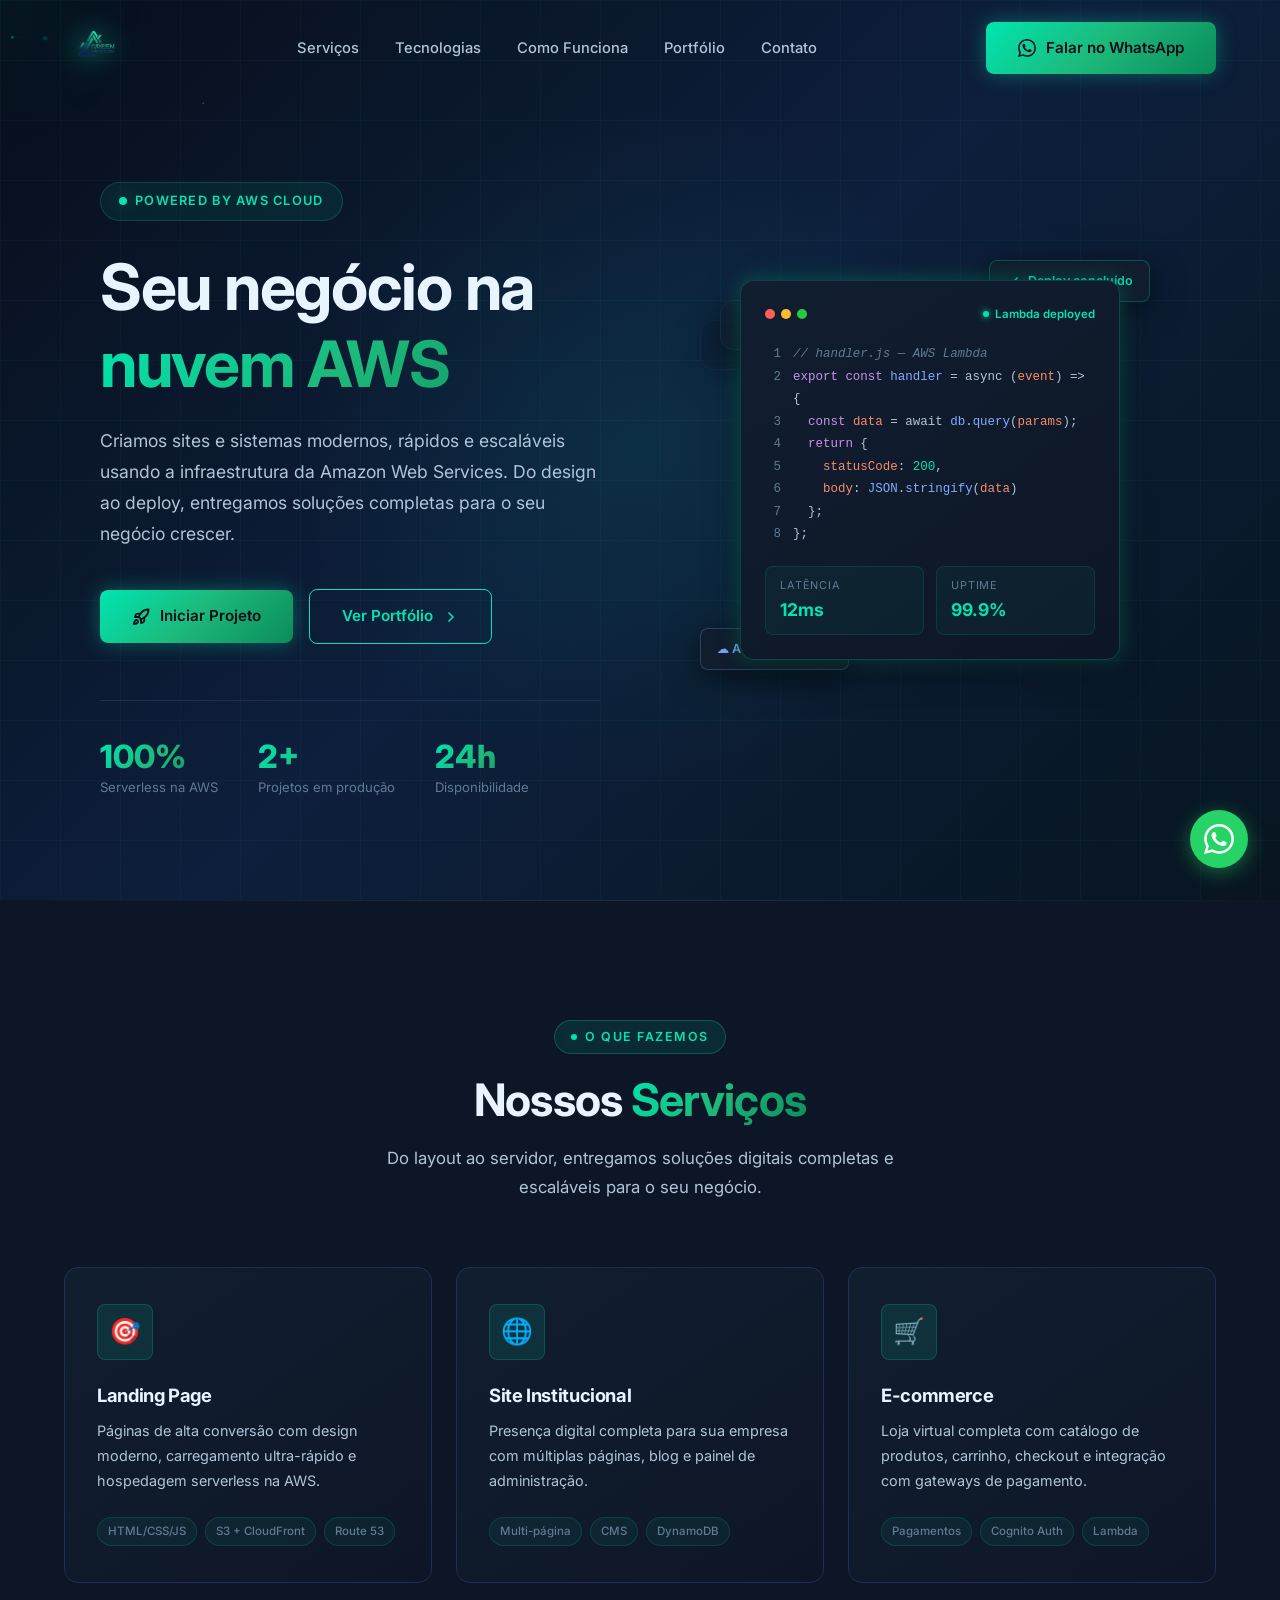
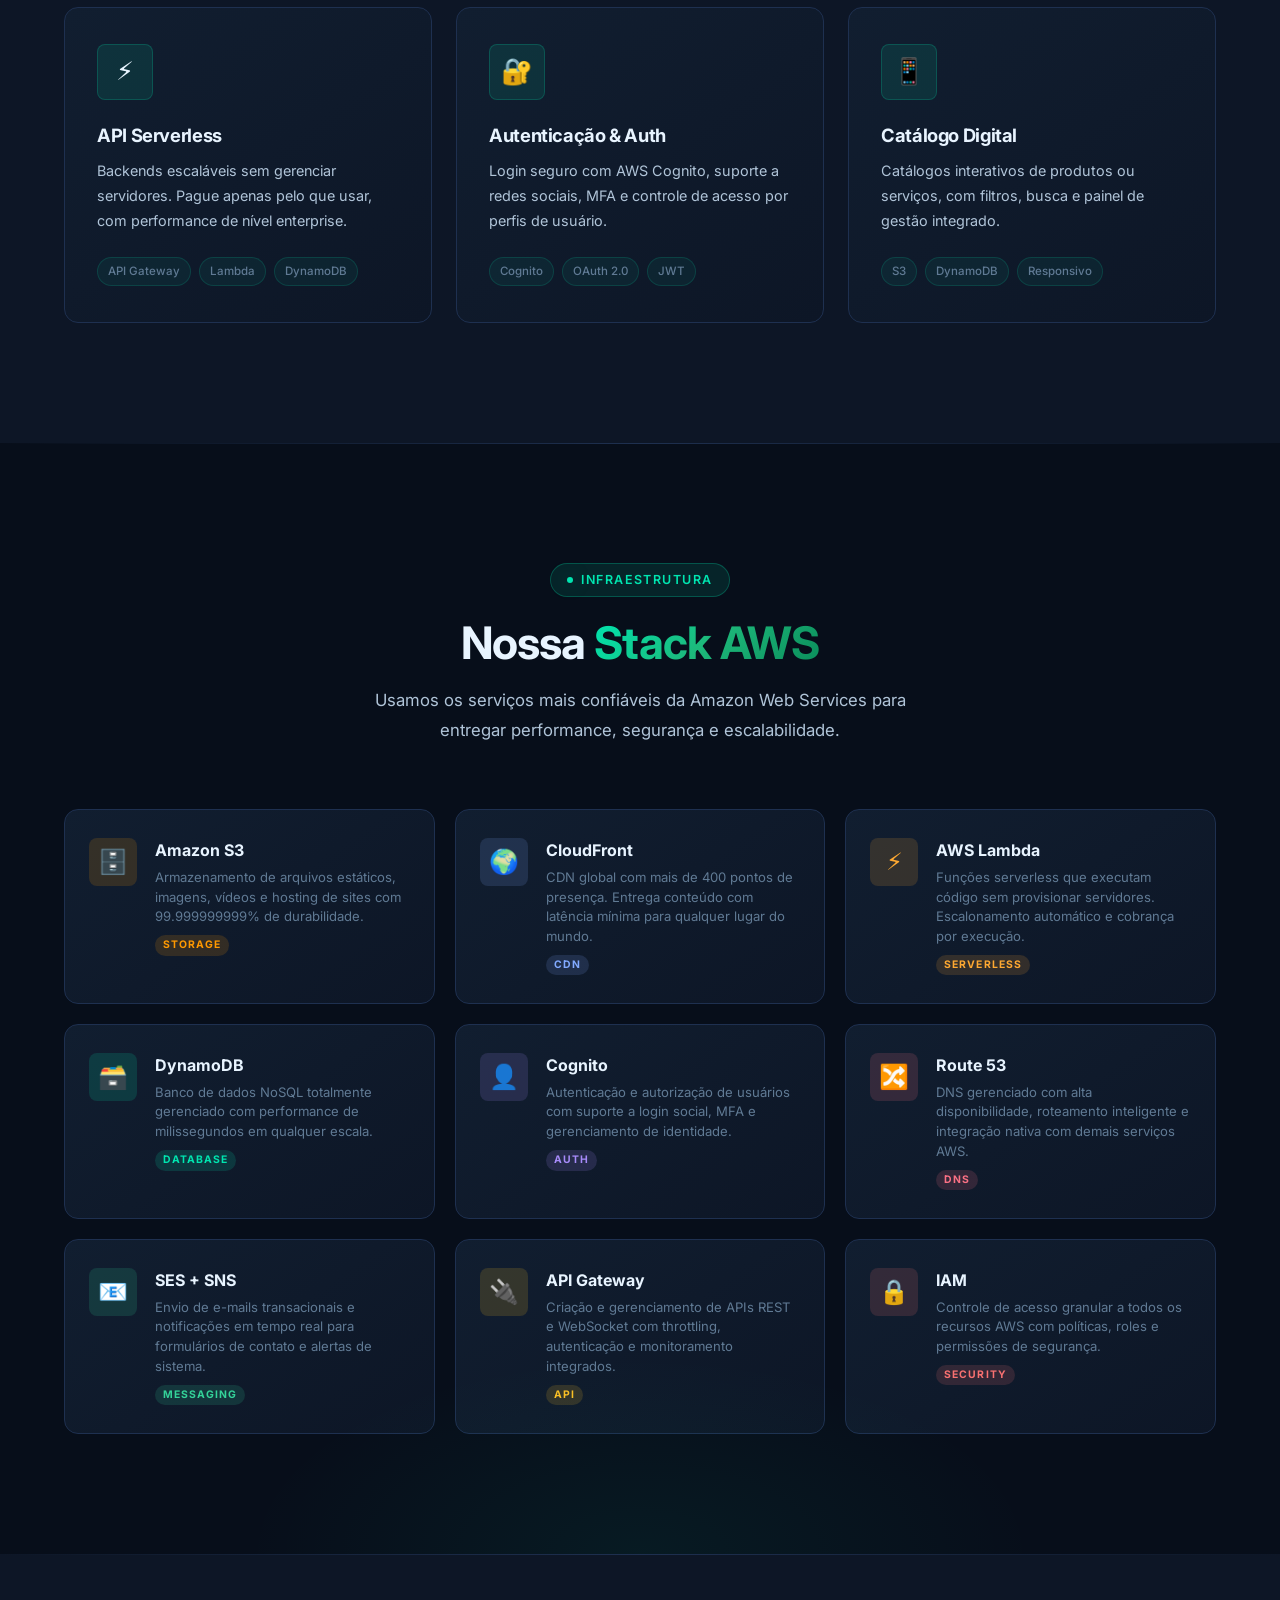
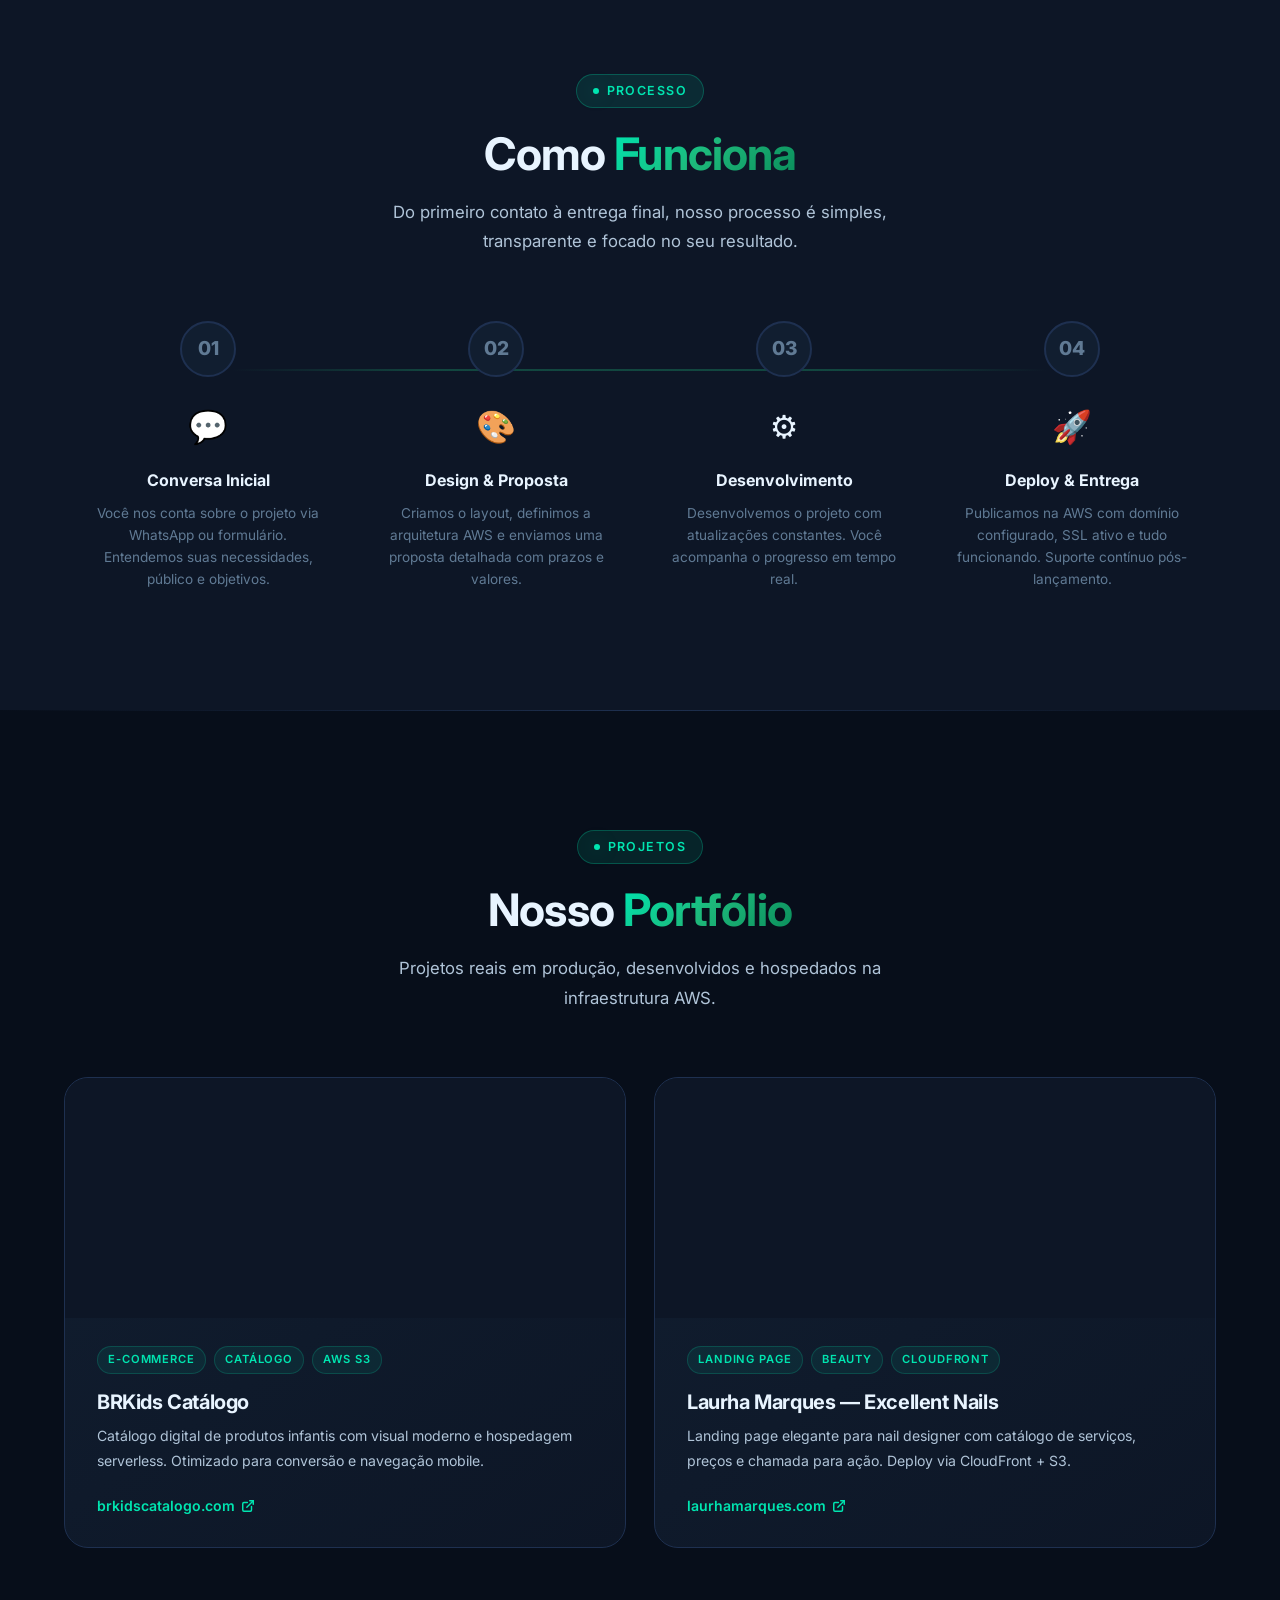
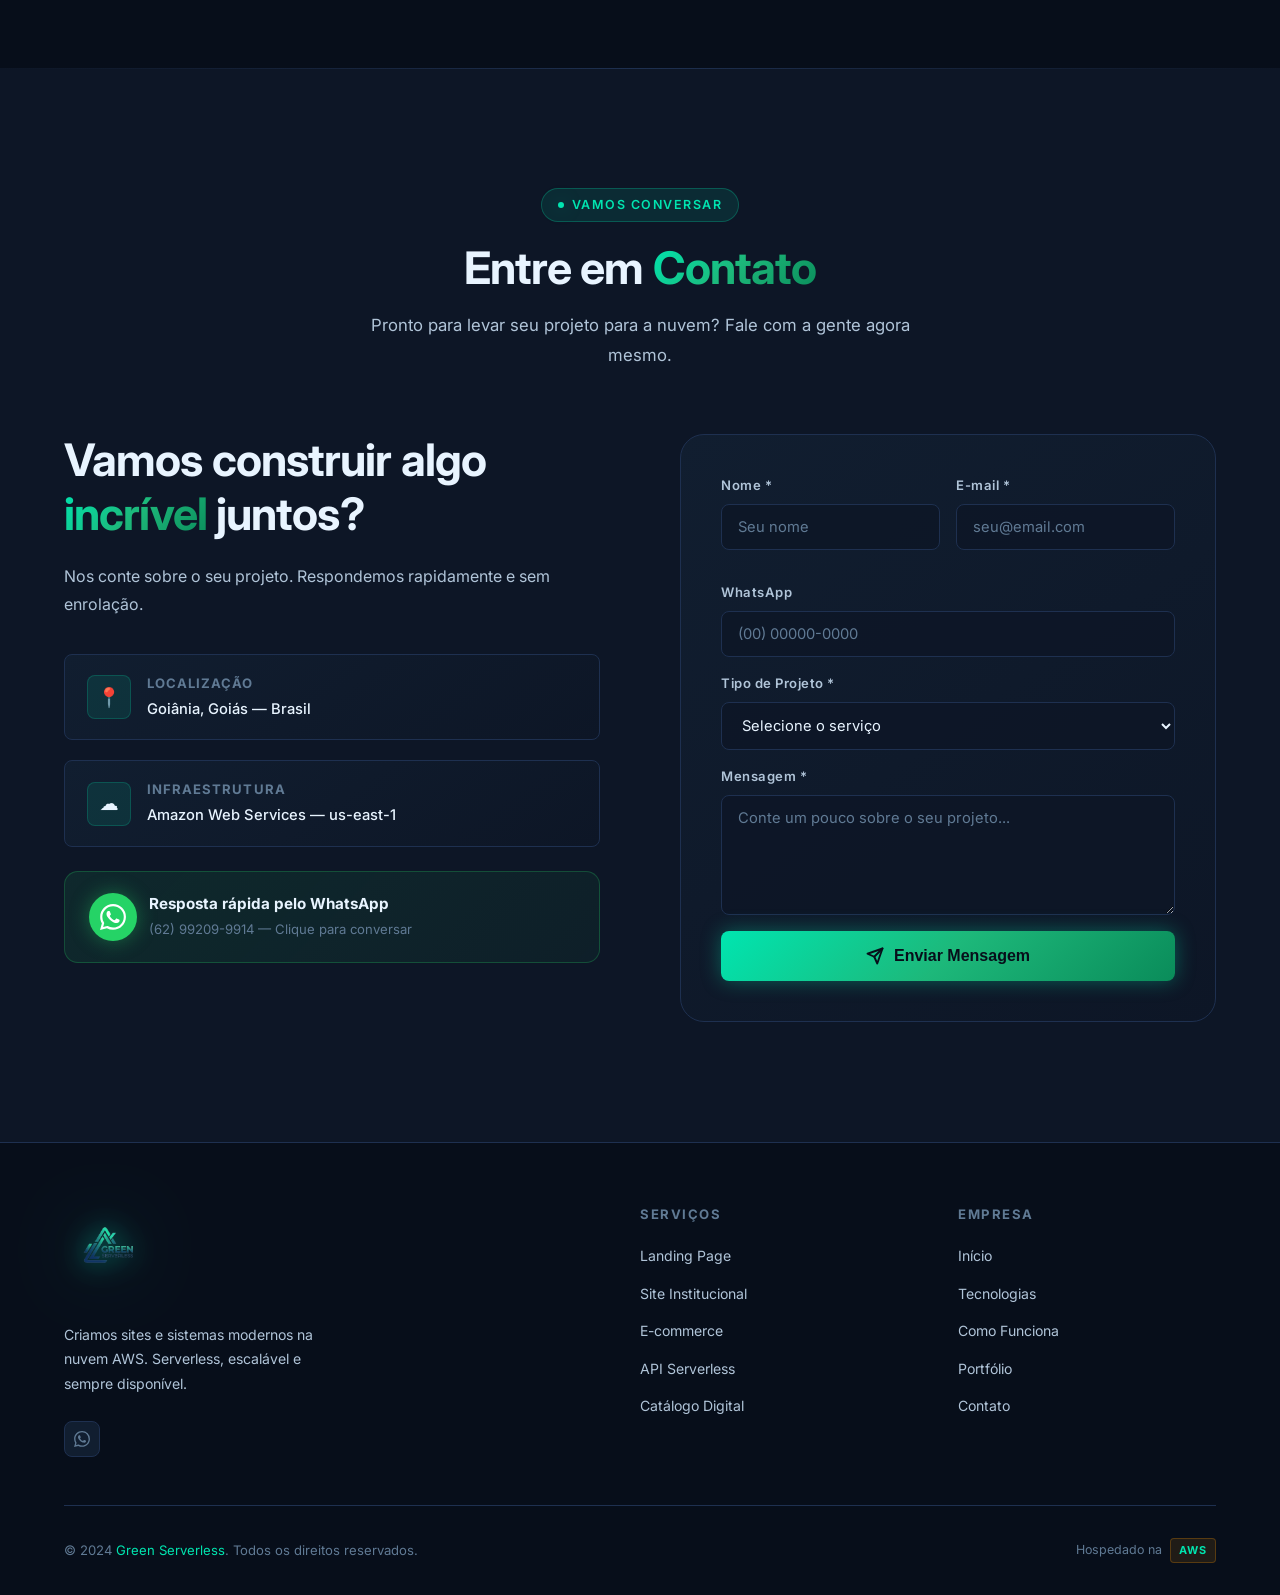
==== index.html @ 35e5f8fb "inicial" ====
<!DOCTYPE html>
<html lang="pt-BR">
<head>
  <meta charset="UTF-8" />
  <meta name="viewport" content="width=device-width, initial-scale=1.0" />
  <meta name="description" content="Green Serverless — Criamos sites e sistemas modernos na nuvem AWS. Landing pages, e-commerce, APIs serverless com S3, Lambda, DynamoDB, CloudFront e mais." />
  <meta name="keywords" content="criação de sites, desenvolvimento web, AWS, serverless, lambda, s3, dynamodb, cloudfront, goiânia" />
  <meta name="author" content="Green Serverless" />

  <!-- Open Graph -->
  <meta property="og:title" content="Green Serverless — Sites e Sistemas na Nuvem AWS" />
  <meta property="og:description" content="Desenvolvemos sites e sistemas modernos, rápidos e escaláveis usando a infraestrutura AWS." />
  <meta property="og:image" content="logo.png" />
  <meta property="og:url" content="https://greenserverless.com" />
  <meta property="og:type" content="website" />

  <title>Green Serverless — Sites e Sistemas na Nuvem AWS</title>

  <!-- Google Fonts -->
  <link rel="preconnect" href="https://fonts.googleapis.com" />
  <link rel="preconnect" href="https://fonts.gstatic.com" crossorigin />
  <link href="https://fonts.googleapis.com/css2?family=Inter:wght@400;500;600;700;800&display=swap" rel="stylesheet" />

  <link rel="stylesheet" href="css/style.css" />
  <link rel="icon" type="image/png" href="logo.png" />
</head>
<body>

  <!-- ================================================
       NAVBAR
  ================================================ -->
  <nav class="navbar" id="navbar" role="navigation" aria-label="Navegação principal">
    <div class="container">
      <div class="nav-inner">

        <a href="#inicio" class="nav-logo" aria-label="Green Serverless — Início">
          <img src="logo.png" alt="Green Serverless Logo" />
        </a>

        <ul class="nav-links" id="nav-links" role="list">
          <li><a href="#servicos">Serviços</a></li>
          <li><a href="#tecnologias">Tecnologias</a></li>
          <li><a href="#como-funciona">Como Funciona</a></li>
          <li><a href="#portfolio">Portfólio</a></li>
          <li><a href="#contato">Contato</a></li>
        </ul>

        <div class="nav-cta">
          <a href="https://wa.me/5562992099914?text=Olá!%20Gostaria%20de%20saber%20mais%20sobre%20os%20serviços%20da%20Green%20Serverless."
             class="btn btn-primary"
             target="_blank"
             rel="noopener noreferrer"
             aria-label="Contato via WhatsApp">
            <!-- WhatsApp icon -->
            <svg width="18" height="18" viewBox="0 0 24 24" fill="currentColor" aria-hidden="true">
              <path d="M17.472 14.382c-.297-.149-1.758-.867-2.03-.967-.273-.099-.471-.148-.67.15-.197.297-.767.966-.94 1.164-.173.199-.347.223-.644.075-.297-.15-1.255-.463-2.39-1.475-.883-.788-1.48-1.761-1.653-2.059-.173-.297-.018-.458.13-.606.134-.133.298-.347.446-.52.149-.174.198-.298.298-.497.099-.198.05-.371-.025-.52-.075-.149-.669-1.612-.916-2.207-.242-.579-.487-.5-.669-.51-.173-.008-.371-.01-.57-.01-.198 0-.52.074-.792.372-.272.297-1.04 1.016-1.04 2.479 0 1.462 1.065 2.875 1.213 3.074.149.198 2.096 3.2 5.077 4.487.709.306 1.262.489 1.694.625.712.227 1.36.195 1.871.118.571-.085 1.758-.719 2.006-1.413.248-.694.248-1.289.173-1.413-.074-.124-.272-.198-.57-.347m-5.421 7.403h-.004a9.87 9.87 0 01-5.031-1.378l-.361-.214-3.741.982.998-3.648-.235-.374a9.86 9.86 0 01-1.51-5.26c.001-5.45 4.436-9.884 9.888-9.884 2.64 0 5.122 1.03 6.988 2.898a9.825 9.825 0 012.893 6.994c-.003 5.45-4.437 9.884-9.885 9.884m8.413-18.297A11.815 11.815 0 0012.05 0C5.495 0 .16 5.335.157 11.892c0 2.096.547 4.142 1.588 5.945L.057 24l6.305-1.654a11.882 11.882 0 005.683 1.448h.005c6.554 0 11.89-5.335 11.893-11.893a11.821 11.821 0 00-3.48-8.413z"/>
            </svg>
            Falar no WhatsApp
          </a>

          <button class="nav-toggle" id="nav-toggle" aria-label="Abrir menu" aria-expanded="false" aria-controls="nav-links">
            <span></span>
            <span></span>
            <span></span>
          </button>
        </div>

      </div>
    </div>
  </nav>

  <!-- ================================================
       HERO
  ================================================ -->
  <section class="hero" id="inicio" aria-label="Apresentação">
    <div class="hero-grid" aria-hidden="true"></div>
    <div class="hero-glow" aria-hidden="true"></div>
    <canvas id="particles-canvas" aria-hidden="true"></canvas>

    <div class="container">
      <div class="hero-content">

        <!-- Texto esquerda -->
        <div class="hero-text">
          <div class="hero-badge">
            <span class="hero-badge-dot" aria-hidden="true"></span>
            Powered by AWS Cloud
          </div>

          <h1 class="hero-title">
            Seu negócio na
            <span class="line-2">nuvem AWS</span>
          </h1>

          <p class="hero-description">
            Criamos sites e sistemas modernos, rápidos e escaláveis usando
            a infraestrutura da Amazon Web Services. Do design ao deploy,
            entregamos soluções completas para o seu negócio crescer.
          </p>

          <div class="hero-actions">
            <a href="#contato" class="btn btn-primary">
              <!-- Rocket icon -->
              <svg width="18" height="18" viewBox="0 0 24 24" fill="none" stroke="currentColor" stroke-width="2.5" stroke-linecap="round" stroke-linejoin="round" aria-hidden="true">
                <path d="M4.5 16.5c-1.5 1.26-2 5-2 5s3.74-.5 5-2c.71-.84.7-2.13-.09-2.91a2.18 2.18 0 0 0-2.91-.09z"/>
                <path d="m12 15-3-3a22 22 0 0 1 2-3.95A12.88 12.88 0 0 1 22 2c0 2.72-.78 7.5-6 11a22.35 22.35 0 0 1-4 2z"/>
                <path d="M9 12H4s.55-3.03 2-4c1.62-1.08 5 0 5 0"/>
                <path d="M12 15v5s3.03-.55 4-2c1.08-1.62 0-5 0-5"/>
              </svg>
              Iniciar Projeto
            </a>
            <a href="#portfolio" class="btn btn-outline">
              Ver Portfólio
              <svg width="16" height="16" viewBox="0 0 24 24" fill="none" stroke="currentColor" stroke-width="2.5" stroke-linecap="round" stroke-linejoin="round" aria-hidden="true">
                <path d="m9 18 6-6-6-6"/>
              </svg>
            </a>
          </div>

          <div class="hero-stats" role="list" aria-label="Estatísticas">
            <div class="stat-item" role="listitem">
              <div class="stat-number">100%</div>
              <div class="stat-label">Serverless na AWS</div>
            </div>
            <div class="stat-item" role="listitem">
              <div class="stat-number">2+</div>
              <div class="stat-label">Projetos em produção</div>
            </div>
            <div class="stat-item" role="listitem">
              <div class="stat-number">24h</div>
              <div class="stat-label">Disponibilidade</div>
            </div>
          </div>
        </div>

        <!-- Card visual direita -->
        <div class="hero-visual" aria-hidden="true">
          <div class="hero-card-stack">

            <!-- Cards atrás -->
            <div class="hero-card hero-card-back2"></div>
            <div class="hero-card hero-card-back1"></div>

            <!-- Card principal -->
            <div class="hero-card hero-card-main">
              <div class="card-header-row">
                <div class="card-dots">
                  <span></span><span></span><span></span>
                </div>
                <div class="card-status">
                  <span class="status-dot"></span>
                  Lambda deployed
                </div>
              </div>

              <div class="card-code">
                <div class="code-line">
                  <span class="code-num">1</span>
                  <span><span class="code-cmt">// handler.js — AWS Lambda</span></span>
                </div>
                <div class="code-line">
                  <span class="code-num">2</span>
                  <span><span class="code-kw">export const</span> <span class="code-fn">handler</span> <span class="code-sym">= async (</span><span class="code-var">event</span><span class="code-sym">) => {</span></span>
                </div>
                <div class="code-line">
                  <span class="code-num">3</span>
                  <span>&nbsp;&nbsp;<span class="code-kw">const</span> <span class="code-var">data</span> <span class="code-sym">= await</span> <span class="code-fn">db</span><span class="code-sym">.</span><span class="code-fn">query</span><span class="code-sym">(</span><span class="code-var">params</span><span class="code-sym">);</span></span>
                </div>
                <div class="code-line">
                  <span class="code-num">4</span>
                  <span>&nbsp;&nbsp;<span class="code-kw">return</span> <span class="code-sym">{</span></span>
                </div>
                <div class="code-line">
                  <span class="code-num">5</span>
                  <span>&nbsp;&nbsp;&nbsp;&nbsp;<span class="code-var">statusCode</span><span class="code-sym">:</span> <span class="code-str">200</span><span class="code-sym">,</span></span>
                </div>
                <div class="code-line">
                  <span class="code-num">6</span>
                  <span>&nbsp;&nbsp;&nbsp;&nbsp;<span class="code-var">body</span><span class="code-sym">:</span> <span class="code-fn">JSON</span><span class="code-sym">.</span><span class="code-fn">stringify</span><span class="code-sym">(</span><span class="code-var">data</span><span class="code-sym">)</span></span>
                </div>
                <div class="code-line">
                  <span class="code-num">7</span>
                  <span>&nbsp;&nbsp;<span class="code-sym">};</span></span>
                </div>
                <div class="code-line">
                  <span class="code-num">8</span>
                  <span><span class="code-sym">};</span></span>
                </div>
              </div>

              <div class="card-metrics">
                <div class="metric-box">
                  <div class="metric-label">Latência</div>
                  <div class="metric-val">12ms</div>
                </div>
                <div class="metric-box">
                  <div class="metric-label">Uptime</div>
                  <div class="metric-val">99.9%</div>
                </div>
              </div>
            </div>

            <!-- Floating badges -->
            <div class="hero-float f1">
              <svg width="14" height="14" viewBox="0 0 24 24" fill="none" stroke="currentColor" stroke-width="2.5" aria-hidden="true">
                <polyline points="20 6 9 17 4 12"/>
              </svg>
              Deploy concluído
            </div>
            <div class="hero-float f2">
              ☁️ AWS CloudFront
            </div>

          </div>
        </div>

      </div>
    </div>
  </section>

  <!-- ================================================
       SERVIÇOS
  ================================================ -->
  <section class="services" id="servicos" aria-labelledby="services-title">
    <div class="container">

      <div class="section-header">
        <div class="section-tag">O que fazemos</div>
        <h2 id="services-title">Nossos <span>Serviços</span></h2>
        <p>Do layout ao servidor, entregamos soluções digitais completas e escaláveis para o seu negócio.</p>
      </div>

      <div class="services-grid">

        <!-- Landing Page -->
        <article class="service-card reveal delay-1">
          <div class="service-icon" aria-hidden="true">🎯</div>
          <h3>Landing Page</h3>
          <p>Páginas de alta conversão com design moderno, carregamento ultra-rápido e hospedagem serverless na AWS.</p>
          <div class="service-tags">
            <span class="service-tag">HTML/CSS/JS</span>
            <span class="service-tag">S3 + CloudFront</span>
            <span class="service-tag">Route 53</span>
          </div>
        </article>

        <!-- Site Institucional -->
        <article class="service-card reveal delay-2">
          <div class="service-icon" aria-hidden="true">🌐</div>
          <h3>Site Institucional</h3>
          <p>Presença digital completa para sua empresa com múltiplas páginas, blog e painel de administração.</p>
          <div class="service-tags">
            <span class="service-tag">Multi-página</span>
            <span class="service-tag">CMS</span>
            <span class="service-tag">DynamoDB</span>
          </div>
        </article>

        <!-- E-commerce -->
        <article class="service-card reveal delay-3">
          <div class="service-icon" aria-hidden="true">🛒</div>
          <h3>E-commerce</h3>
          <p>Loja virtual completa com catálogo de produtos, carrinho, checkout e integração com gateways de pagamento.</p>
          <div class="service-tags">
            <span class="service-tag">Pagamentos</span>
            <span class="service-tag">Cognito Auth</span>
            <span class="service-tag">Lambda</span>
          </div>
        </article>

        <!-- API Serverless -->
        <article class="service-card reveal delay-4">
          <div class="service-icon" aria-hidden="true">⚡</div>
          <h3>API Serverless</h3>
          <p>Backends escaláveis sem gerenciar servidores. Pague apenas pelo que usar, com performance de nível enterprise.</p>
          <div class="service-tags">
            <span class="service-tag">API Gateway</span>
            <span class="service-tag">Lambda</span>
            <span class="service-tag">DynamoDB</span>
          </div>
        </article>

        <!-- Autenticação -->
        <article class="service-card reveal delay-1">
          <div class="service-icon" aria-hidden="true">🔐</div>
          <h3>Autenticação & Auth</h3>
          <p>Login seguro com AWS Cognito, suporte a redes sociais, MFA e controle de acesso por perfis de usuário.</p>
          <div class="service-tags">
            <span class="service-tag">Cognito</span>
            <span class="service-tag">OAuth 2.0</span>
            <span class="service-tag">JWT</span>
          </div>
        </article>

        <!-- Catálogo Digital -->
        <article class="service-card reveal delay-2">
          <div class="service-icon" aria-hidden="true">📱</div>
          <h3>Catálogo Digital</h3>
          <p>Catálogos interativos de produtos ou serviços, com filtros, busca e painel de gestão integrado.</p>
          <div class="service-tags">
            <span class="service-tag">S3</span>
            <span class="service-tag">DynamoDB</span>
            <span class="service-tag">Responsivo</span>
          </div>
        </article>

      </div>
    </div>
  </section>

  <!-- ================================================
       STACK AWS
  ================================================ -->
  <section class="aws-stack" id="tecnologias" aria-labelledby="aws-title">
    <div class="container">

      <div class="section-header">
        <div class="section-tag">Infraestrutura</div>
        <h2 id="aws-title">Nossa <span>Stack AWS</span></h2>
        <p>Usamos os serviços mais confiáveis da Amazon Web Services para entregar performance, segurança e escalabilidade.</p>
      </div>

      <div class="aws-grid">

        <div class="aws-card reveal delay-1">
          <div class="aws-icon aws-s3" aria-hidden="true">🗄️</div>
          <div class="aws-info">
            <div class="aws-service-name">Amazon S3</div>
            <div class="aws-service-desc">Armazenamento de arquivos estáticos, imagens, vídeos e hosting de sites com 99.999999999% de durabilidade.</div>
            <span class="aws-badge aws-s3">Storage</span>
          </div>
        </div>

        <div class="aws-card reveal delay-2">
          <div class="aws-icon aws-cf" aria-hidden="true">🌍</div>
          <div class="aws-info">
            <div class="aws-service-name">CloudFront</div>
            <div class="aws-service-desc">CDN global com mais de 400 pontos de presença. Entrega conteúdo com latência mínima para qualquer lugar do mundo.</div>
            <span class="aws-badge aws-cf">CDN</span>
          </div>
        </div>

        <div class="aws-card reveal delay-3">
          <div class="aws-icon aws-lambda" aria-hidden="true">⚡</div>
          <div class="aws-info">
            <div class="aws-service-name">AWS Lambda</div>
            <div class="aws-service-desc">Funções serverless que executam código sem provisionar servidores. Escalonamento automático e cobrança por execução.</div>
            <span class="aws-badge aws-lambda">Serverless</span>
          </div>
        </div>

        <div class="aws-card reveal delay-1">
          <div class="aws-icon aws-dynamo" aria-hidden="true">🗃️</div>
          <div class="aws-info">
            <div class="aws-service-name">DynamoDB</div>
            <div class="aws-service-desc">Banco de dados NoSQL totalmente gerenciado com performance de milissegundos em qualquer escala.</div>
            <span class="aws-badge aws-dynamo">Database</span>
          </div>
        </div>

        <div class="aws-card reveal delay-2">
          <div class="aws-icon aws-cognito" aria-hidden="true">👤</div>
          <div class="aws-info">
            <div class="aws-service-name">Cognito</div>
            <div class="aws-service-desc">Autenticação e autorização de usuários com suporte a login social, MFA e gerenciamento de identidade.</div>
            <span class="aws-badge aws-cognito">Auth</span>
          </div>
        </div>

        <div class="aws-card reveal delay-3">
          <div class="aws-icon aws-route53" aria-hidden="true">🔀</div>
          <div class="aws-info">
            <div class="aws-service-name">Route 53</div>
            <div class="aws-service-desc">DNS gerenciado com alta disponibilidade, roteamento inteligente e integração nativa com demais serviços AWS.</div>
            <span class="aws-badge aws-route53">DNS</span>
          </div>
        </div>

        <div class="aws-card reveal delay-1">
          <div class="aws-icon aws-ses" aria-hidden="true">📧</div>
          <div class="aws-info">
            <div class="aws-service-name">SES + SNS</div>
            <div class="aws-service-desc">Envio de e-mails transacionais e notificações em tempo real para formulários de contato e alertas de sistema.</div>
            <span class="aws-badge aws-ses">Messaging</span>
          </div>
        </div>

        <div class="aws-card reveal delay-2">
          <div class="aws-icon aws-api" aria-hidden="true">🔌</div>
          <div class="aws-info">
            <div class="aws-service-name">API Gateway</div>
            <div class="aws-service-desc">Criação e gerenciamento de APIs REST e WebSocket com throttling, autenticação e monitoramento integrados.</div>
            <span class="aws-badge aws-api">API</span>
          </div>
        </div>

        <div class="aws-card reveal delay-3">
          <div class="aws-icon aws-iam" aria-hidden="true">🔒</div>
          <div class="aws-info">
            <div class="aws-service-name">IAM</div>
            <div class="aws-service-desc">Controle de acesso granular a todos os recursos AWS com políticas, roles e permissões de segurança.</div>
            <span class="aws-badge aws-iam">Security</span>
          </div>
        </div>

      </div>
    </div>
  </section>

  <!-- ================================================
       COMO FUNCIONA
  ================================================ -->
  <section class="how-it-works" id="como-funciona" aria-labelledby="how-title">
    <div class="container">

      <div class="section-header">
        <div class="section-tag">Processo</div>
        <h2 id="how-title">Como <span>Funciona</span></h2>
        <p>Do primeiro contato à entrega final, nosso processo é simples, transparente e focado no seu resultado.</p>
      </div>

      <div class="steps-grid" role="list" aria-label="Etapas do processo">

        <div class="step-item reveal delay-1" role="listitem">
          <div class="step-number" aria-hidden="true">01</div>
          <div class="step-icon" aria-hidden="true">💬</div>
          <div class="step-title">Conversa Inicial</div>
          <p class="step-desc">Você nos conta sobre o projeto via WhatsApp ou formulário. Entendemos suas necessidades, público e objetivos.</p>
        </div>

        <div class="step-item reveal delay-2" role="listitem">
          <div class="step-number" aria-hidden="true">02</div>
          <div class="step-icon" aria-hidden="true">🎨</div>
          <div class="step-title">Design & Proposta</div>
          <p class="step-desc">Criamos o layout, definimos a arquitetura AWS e enviamos uma proposta detalhada com prazos e valores.</p>
        </div>

        <div class="step-item reveal delay-3" role="listitem">
          <div class="step-number" aria-hidden="true">03</div>
          <div class="step-icon" aria-hidden="true">⚙️</div>
          <div class="step-title">Desenvolvimento</div>
          <p class="step-desc">Desenvolvemos o projeto com atualizações constantes. Você acompanha o progresso em tempo real.</p>
        </div>

        <div class="step-item reveal delay-4" role="listitem">
          <div class="step-number" aria-hidden="true">04</div>
          <div class="step-icon" aria-hidden="true">🚀</div>
          <div class="step-title">Deploy & Entrega</div>
          <p class="step-desc">Publicamos na AWS com domínio configurado, SSL ativo e tudo funcionando. Suporte contínuo pós-lançamento.</p>
        </div>

      </div>
    </div>
  </section>

  <!-- ================================================
       PORTFÓLIO
  ================================================ -->
  <section class="portfolio" id="portfolio" aria-labelledby="portfolio-title">
    <div class="container">

      <div class="section-header">
        <div class="section-tag">Projetos</div>
        <h2 id="portfolio-title">Nosso <span>Portfólio</span></h2>
        <p>Projetos reais em produção, desenvolvidos e hospedados na infraestrutura AWS.</p>
      </div>

      <div class="portfolio-grid">

        <!-- BRKids -->
        <article class="portfolio-card reveal reveal-left">
          <div class="portfolio-preview">
            <iframe src="https://brkidscatalogo.com/"
                    title="Preview do site BRKids Catálogo"
                    loading="lazy"
                    sandbox="allow-same-origin"
                    tabindex="-1"
                    aria-hidden="true">
            </iframe>
            <div class="portfolio-overlay">
              <a href="https://brkidscatalogo.com/"
                 target="_blank"
                 rel="noopener noreferrer"
                 class="btn btn-primary">
                Ver Site
                <svg width="14" height="14" viewBox="0 0 24 24" fill="none" stroke="currentColor" stroke-width="2.5" stroke-linecap="round" stroke-linejoin="round" aria-hidden="true">
                  <path d="M18 13v6a2 2 0 0 1-2 2H5a2 2 0 0 1-2-2V8a2 2 0 0 1 2-2h6"/>
                  <polyline points="15 3 21 3 21 9"/>
                  <line x1="10" y1="14" x2="21" y2="3"/>
                </svg>
              </a>
            </div>
          </div>
          <div class="portfolio-info">
            <div class="portfolio-tags">
              <span class="portfolio-tag">E-commerce</span>
              <span class="portfolio-tag">Catálogo</span>
              <span class="portfolio-tag">AWS S3</span>
            </div>
            <h3>BRKids Catálogo</h3>
            <p>Catálogo digital de produtos infantis com visual moderno e hospedagem serverless. Otimizado para conversão e navegação mobile.</p>
            <a href="https://brkidscatalogo.com/" target="_blank" rel="noopener noreferrer" class="portfolio-link">
              brkidscatalogo.com
              <svg width="14" height="14" viewBox="0 0 24 24" fill="none" stroke="currentColor" stroke-width="2.5" stroke-linecap="round" stroke-linejoin="round" aria-hidden="true">
                <path d="M18 13v6a2 2 0 0 1-2 2H5a2 2 0 0 1-2-2V8a2 2 0 0 1 2-2h6"/>
                <polyline points="15 3 21 3 21 9"/>
                <line x1="10" y1="14" x2="21" y2="3"/>
              </svg>
            </a>
          </div>
        </article>

        <!-- Laurha Marques -->
        <article class="portfolio-card reveal reveal-right">
          <div class="portfolio-preview">
            <iframe src="https://laurhamarques.com/"
                    title="Preview do site Laurha Marques Nail Studio"
                    loading="lazy"
                    sandbox="allow-same-origin"
                    tabindex="-1"
                    aria-hidden="true">
            </iframe>
            <div class="portfolio-overlay">
              <a href="https://laurhamarques.com/"
                 target="_blank"
                 rel="noopener noreferrer"
                 class="btn btn-primary">
                Ver Site
                <svg width="14" height="14" viewBox="0 0 24 24" fill="none" stroke="currentColor" stroke-width="2.5" stroke-linecap="round" stroke-linejoin="round" aria-hidden="true">
                  <path d="M18 13v6a2 2 0 0 1-2 2H5a2 2 0 0 1-2-2V8a2 2 0 0 1 2-2h6"/>
                  <polyline points="15 3 21 3 21 9"/>
                  <line x1="10" y1="14" x2="21" y2="3"/>
                </svg>
              </a>
            </div>
          </div>
          <div class="portfolio-info">
            <div class="portfolio-tags">
              <span class="portfolio-tag">Landing Page</span>
              <span class="portfolio-tag">Beauty</span>
              <span class="portfolio-tag">CloudFront</span>
            </div>
            <h3>Laurha Marques — Excellent Nails</h3>
            <p>Landing page elegante para nail designer com catálogo de serviços, preços e chamada para ação. Deploy via CloudFront + S3.</p>
            <a href="https://laurhamarques.com/" target="_blank" rel="noopener noreferrer" class="portfolio-link">
              laurhamarques.com
              <svg width="14" height="14" viewBox="0 0 24 24" fill="none" stroke="currentColor" stroke-width="2.5" stroke-linecap="round" stroke-linejoin="round" aria-hidden="true">
                <path d="M18 13v6a2 2 0 0 1-2 2H5a2 2 0 0 1-2-2V8a2 2 0 0 1 2-2h6"/>
                <polyline points="15 3 21 3 21 9"/>
                <line x1="10" y1="14" x2="21" y2="3"/>
              </svg>
            </a>
          </div>
        </article>

      </div>
    </div>
  </section>

  <!-- ================================================
       CONTATO
  ================================================ -->
  <section class="contact" id="contato" aria-labelledby="contact-title">
    <div class="container">

      <div class="section-header">
        <div class="section-tag">Vamos conversar</div>
        <h2 id="contact-title">Entre em <span>Contato</span></h2>
        <p>Pronto para levar seu projeto para a nuvem? Fale com a gente agora mesmo.</p>
      </div>

      <div class="contact-wrapper">

        <!-- Info esquerda -->
        <div class="contact-info reveal reveal-left">
          <h2>Vamos construir algo <span class="gradient-text">incrível</span> juntos?</h2>
          <p>Nos conte sobre o seu projeto. Respondemos rapidamente e sem enrolação.</p>

          <div class="contact-items">
            <div class="contact-item">
              <div class="contact-item-icon" aria-hidden="true">📍</div>
              <div class="contact-item-text">
                <strong>Localização</strong>
                <span>Goiânia, Goiás — Brasil</span>
              </div>
            </div>

            <div class="contact-item">
              <div class="contact-item-icon" aria-hidden="true">☁️</div>
              <div class="contact-item-text">
                <strong>Infraestrutura</strong>
                <span>Amazon Web Services — us-east-1</span>
              </div>
            </div>
          </div>

          <!-- WhatsApp destaque -->
          <a href="https://wa.me/5562992099914?text=Olá!%20Gostaria%20de%20saber%20mais%20sobre%20os%20serviços%20da%20Green%20Serverless."
             class="whatsapp-cta"
             target="_blank"
             rel="noopener noreferrer"
             aria-label="Contato direto pelo WhatsApp">
            <div class="whatsapp-icon" aria-hidden="true">
              <svg width="26" height="26" viewBox="0 0 24 24" fill="white" aria-hidden="true">
                <path d="M17.472 14.382c-.297-.149-1.758-.867-2.03-.967-.273-.099-.471-.148-.67.15-.197.297-.767.966-.94 1.164-.173.199-.347.223-.644.075-.297-.15-1.255-.463-2.39-1.475-.883-.788-1.48-1.761-1.653-2.059-.173-.297-.018-.458.13-.606.134-.133.298-.347.446-.52.149-.174.198-.298.298-.497.099-.198.05-.371-.025-.52-.075-.149-.669-1.612-.916-2.207-.242-.579-.487-.5-.669-.51-.173-.008-.371-.01-.57-.01-.198 0-.52.074-.792.372-.272.297-1.04 1.016-1.04 2.479 0 1.462 1.065 2.875 1.213 3.074.149.198 2.096 3.2 5.077 4.487.709.306 1.262.489 1.694.625.712.227 1.36.195 1.871.118.571-.085 1.758-.719 2.006-1.413.248-.694.248-1.289.173-1.413-.074-.124-.272-.198-.57-.347m-5.421 7.403h-.004a9.87 9.87 0 01-5.031-1.378l-.361-.214-3.741.982.998-3.648-.235-.374a9.86 9.86 0 01-1.51-5.26c.001-5.45 4.436-9.884 9.888-9.884 2.64 0 5.122 1.03 6.988 2.898a9.825 9.825 0 012.893 6.994c-.003 5.45-4.437 9.884-9.885 9.884m8.413-18.297A11.815 11.815 0 0012.05 0C5.495 0 .16 5.335.157 11.892c0 2.096.547 4.142 1.588 5.945L.057 24l6.305-1.654a11.882 11.882 0 005.683 1.448h.005c6.554 0 11.89-5.335 11.893-11.893a11.821 11.821 0 00-3.48-8.413z"/>
              </svg>
            </div>
            <div class="whatsapp-cta-text">
              <strong>Resposta rápida pelo WhatsApp</strong>
              <span>(62) 99209-9914 — Clique para conversar</span>
            </div>
          </a>
        </div>

        <!-- Formulário direita -->
        <div class="contact-form reveal reveal-right" role="region" aria-label="Formulário de contato">
          <form id="contact-form" novalidate aria-label="Formulário de orçamento">
            <div class="form-row">
              <div class="form-group">
                <label for="nome">Nome *</label>
                <input type="text"
                       id="nome"
                       name="nome"
                       placeholder="Seu nome"
                       required
                       autocomplete="name"
                       aria-required="true" />
              </div>
              <div class="form-group">
                <label for="email">E-mail *</label>
                <input type="email"
                       id="email"
                       name="email"
                       placeholder="seu@email.com"
                       required
                       autocomplete="email"
                       aria-required="true" />
              </div>
            </div>

            <div class="form-group">
              <label for="whatsapp">WhatsApp</label>
              <input type="tel"
                     id="whatsapp"
                     name="whatsapp"
                     placeholder="(00) 00000-0000"
                     autocomplete="tel" />
            </div>

            <div class="form-group">
              <label for="servico">Tipo de Projeto *</label>
              <select id="servico" name="servico" required aria-required="true">
                <option value="" disabled selected>Selecione o serviço</option>
                <option value="landing-page">Landing Page</option>
                <option value="site-institucional">Site Institucional</option>
                <option value="ecommerce">E-commerce</option>
                <option value="api-serverless">API Serverless</option>
                <option value="catalogo">Catálogo Digital</option>
                <option value="outro">Outro</option>
              </select>
            </div>

            <div class="form-group">
              <label for="mensagem">Mensagem *</label>
              <textarea id="mensagem"
                        name="mensagem"
                        placeholder="Conte um pouco sobre o seu projeto..."
                        required
                        aria-required="true"></textarea>
            </div>

            <button type="submit" class="btn btn-primary form-submit" id="submit-btn">
              <svg width="18" height="18" viewBox="0 0 24 24" fill="none" stroke="currentColor" stroke-width="2.5" stroke-linecap="round" stroke-linejoin="round" aria-hidden="true">
                <line x1="22" y1="2" x2="11" y2="13"/>
                <polygon points="22 2 15 22 11 13 2 9 22 2"/>
              </svg>
              Enviar Mensagem
            </button>

            <div class="form-feedback" id="form-feedback" role="alert" aria-live="polite"></div>
          </form>
        </div>

      </div>
    </div>
  </section>

  <!-- ================================================
       FOOTER
  ================================================ -->
  <footer class="footer" role="contentinfo">
    <div class="container">

      <div class="footer-grid">

        <!-- Brand -->
        <div class="footer-brand">
          <img src="logo.png" alt="Green Serverless" />
          <p>Criamos sites e sistemas modernos na nuvem AWS. Serverless, escalável e sempre disponível.</p>
          <div class="footer-social" aria-label="Redes sociais">
            <a href="https://wa.me/5562992099914"
               target="_blank"
               rel="noopener noreferrer"
               class="social-btn"
               title="WhatsApp"
               aria-label="WhatsApp">
              <svg width="16" height="16" viewBox="0 0 24 24" fill="currentColor" aria-hidden="true">
                <path d="M17.472 14.382c-.297-.149-1.758-.867-2.03-.967-.273-.099-.471-.148-.67.15-.197.297-.767.966-.94 1.164-.173.199-.347.223-.644.075-.297-.15-1.255-.463-2.39-1.475-.883-.788-1.48-1.761-1.653-2.059-.173-.297-.018-.458.13-.606.134-.133.298-.347.446-.52.149-.174.198-.298.298-.497.099-.198.05-.371-.025-.52-.075-.149-.669-1.612-.916-2.207-.242-.579-.487-.5-.669-.51-.173-.008-.371-.01-.57-.01-.198 0-.52.074-.792.372-.272.297-1.04 1.016-1.04 2.479 0 1.462 1.065 2.875 1.213 3.074.149.198 2.096 3.2 5.077 4.487.709.306 1.262.489 1.694.625.712.227 1.36.195 1.871.118.571-.085 1.758-.719 2.006-1.413.248-.694.248-1.289.173-1.413-.074-.124-.272-.198-.57-.347m-5.421 7.403h-.004a9.87 9.87 0 01-5.031-1.378l-.361-.214-3.741.982.998-3.648-.235-.374a9.86 9.86 0 01-1.51-5.26c.001-5.45 4.436-9.884 9.888-9.884 2.64 0 5.122 1.03 6.988 2.898a9.825 9.825 0 012.893 6.994c-.003 5.45-4.437 9.884-9.885 9.884m8.413-18.297A11.815 11.815 0 0012.05 0C5.495 0 .16 5.335.157 11.892c0 2.096.547 4.142 1.588 5.945L.057 24l6.305-1.654a11.882 11.882 0 005.683 1.448h.005c6.554 0 11.89-5.335 11.893-11.893a11.821 11.821 0 00-3.48-8.413z"/>
              </svg>
            </a>
          </div>
        </div>

        <!-- Serviços -->
        <div class="footer-col">
          <h4>Serviços</h4>
          <ul class="footer-links">
            <li><a href="#servicos">Landing Page</a></li>
            <li><a href="#servicos">Site Institucional</a></li>
            <li><a href="#servicos">E-commerce</a></li>
            <li><a href="#servicos">API Serverless</a></li>
            <li><a href="#servicos">Catálogo Digital</a></li>
          </ul>
        </div>

        <!-- Links -->
        <div class="footer-col">
          <h4>Empresa</h4>
          <ul class="footer-links">
            <li><a href="#inicio">Início</a></li>
            <li><a href="#tecnologias">Tecnologias</a></li>
            <li><a href="#como-funciona">Como Funciona</a></li>
            <li><a href="#portfolio">Portfólio</a></li>
            <li><a href="#contato">Contato</a></li>
          </ul>
        </div>

      </div>

      <div class="footer-bottom">
        <p>© 2024 <span>Green Serverless</span>. Todos os direitos reservados.</p>
        <div class="aws-powered">
          Hospedado na
          <span class="aws-powered-badge">AWS</span>
        </div>
      </div>

    </div>
  </footer>

  <!-- ================================================
       BOTÃO FLUTUANTE WHATSAPP
  ================================================ -->
  <a href="https://wa.me/5562992099914?text=Olá!%20Gostaria%20de%20saber%20mais%20sobre%20os%20serviços%20da%20Green%20Serverless."
     class="whatsapp-float"
     target="_blank"
     rel="noopener noreferrer"
     aria-label="Contato rápido pelo WhatsApp">
    <svg viewBox="0 0 24 24" aria-hidden="true">
      <path d="M17.472 14.382c-.297-.149-1.758-.867-2.03-.967-.273-.099-.471-.148-.67.15-.197.297-.767.966-.94 1.164-.173.199-.347.223-.644.075-.297-.15-1.255-.463-2.39-1.475-.883-.788-1.48-1.761-1.653-2.059-.173-.297-.018-.458.13-.606.134-.133.298-.347.446-.52.149-.174.198-.298.298-.497.099-.198.05-.371-.025-.52-.075-.149-.669-1.612-.916-2.207-.242-.579-.487-.5-.669-.51-.173-.008-.371-.01-.57-.01-.198 0-.52.074-.792.372-.272.297-1.04 1.016-1.04 2.479 0 1.462 1.065 2.875 1.213 3.074.149.198 2.096 3.2 5.077 4.487.709.306 1.262.489 1.694.625.712.227 1.36.195 1.871.118.571-.085 1.758-.719 2.006-1.413.248-.694.248-1.289.173-1.413-.074-.124-.272-.198-.57-.347m-5.421 7.403h-.004a9.87 9.87 0 01-5.031-1.378l-.361-.214-3.741.982.998-3.648-.235-.374a9.86 9.86 0 01-1.51-5.26c.001-5.45 4.436-9.884 9.888-9.884 2.64 0 5.122 1.03 6.988 2.898a9.825 9.825 0 012.893 6.994c-.003 5.45-4.437 9.884-9.885 9.884m8.413-18.297A11.815 11.815 0 0012.05 0C5.495 0 .16 5.335.157 11.892c0 2.096.547 4.142 1.588 5.945L.057 24l6.305-1.654a11.882 11.882 0 005.683 1.448h.005c6.554 0 11.89-5.335 11.893-11.893a11.821 11.821 0 00-3.48-8.413z"/>
    </svg>
  </a>

  <script src="js/main.js"></script>
</body>
</html>
---- css/style.css ----
/* =========================================
   GREEN SERVERLESS — STYLE.CSS
   Dark Tech Theme
   ========================================= */

/* ---- RESET & BASE ---- */
*, *::before, *::after {
  margin: 0;
  padding: 0;
  box-sizing: border-box;
}

:root {
  /* Cores principais */
  --green-light:   #00E5B0;
  --green-mid:     #1DB87A;
  --green-dark:    #0A8C5A;
  --navy-bg:       #070E1A;
  --navy-deep:     #0D1626;
  --navy-card:     #111E30;
  --navy-border:   #1E3050;
  --navy-hover:    #162540;

  /* Texto */
  --text-primary:  #E8F4FF;
  --text-secondary:#B0C4D8;
  --text-muted:    #607A94;

  /* Gradientes */
  --grad-green:    linear-gradient(135deg, #00E5B0 0%, #1DB87A 50%, #0A8C5A 100%);
  --grad-hero:     linear-gradient(135deg, #070E1A 0%, #0D1F3C 50%, #081520 100%);
  --grad-card:     linear-gradient(145deg, #111E30 0%, #0D1626 100%);

  /* Sombras e brilhos */
  --glow-green:    0 0 20px rgba(0, 229, 176, 0.35);
  --glow-strong:   0 0 40px rgba(0, 229, 176, 0.5);
  --shadow-card:   0 8px 32px rgba(0, 0, 0, 0.5);
  --shadow-deep:   0 20px 60px rgba(0, 0, 0, 0.7);

  /* Layout */
  --max-width:     1200px;
  --radius-sm:     8px;
  --radius-md:     14px;
  --radius-lg:     24px;

  /* Transições */
  --transition:    all 0.3s cubic-bezier(0.4, 0, 0.2, 1);
  --transition-slow: all 0.6s cubic-bezier(0.4, 0, 0.2, 1);
}

html {
  scroll-behavior: smooth;
  overflow-x: hidden;
}

body {
  font-family: 'Inter', 'Segoe UI', system-ui, -apple-system, sans-serif;
  background-color: var(--navy-bg);
  color: var(--text-primary);
  line-height: 1.6;
  overflow-x: hidden;
}

/* ---- SCROLLBAR ---- */
::-webkit-scrollbar { width: 6px; }
::-webkit-scrollbar-track { background: var(--navy-deep); }
::-webkit-scrollbar-thumb {
  background: var(--green-mid);
  border-radius: 3px;
}
::-webkit-scrollbar-thumb:hover { background: var(--green-light); }

/* ---- SELEÇÃO DE TEXTO ---- */
::selection {
  background: rgba(0, 229, 176, 0.25);
  color: var(--green-light);
}

/* ---- TIPOGRAFIA ---- */
h1, h2, h3, h4, h5 {
  font-weight: 700;
  line-height: 1.2;
  letter-spacing: -0.02em;
}

h1 { font-size: clamp(2.2rem, 5vw, 4rem); }
h2 { font-size: clamp(1.8rem, 3.5vw, 2.8rem); }
h3 { font-size: clamp(1.2rem, 2vw, 1.6rem); }

p { color: var(--text-secondary); line-height: 1.75; }

a {
  color: var(--green-light);
  text-decoration: none;
  transition: var(--transition);
}
a:hover { color: #fff; }

/* ---- UTILITÁRIOS ---- */
.container {
  max-width: var(--max-width);
  margin: 0 auto;
  padding: 0 24px;
}

.section-tag {
  display: inline-flex;
  align-items: center;
  gap: 8px;
  background: rgba(0, 229, 176, 0.1);
  border: 1px solid rgba(0, 229, 176, 0.25);
  color: var(--green-light);
  font-size: 0.78rem;
  font-weight: 600;
  letter-spacing: 0.12em;
  text-transform: uppercase;
  padding: 6px 16px;
  border-radius: 100px;
  margin-bottom: 20px;
}

.section-tag::before {
  content: '';
  width: 6px;
  height: 6px;
  border-radius: 50%;
  background: var(--green-light);
  box-shadow: var(--glow-green);
  animation: pulse-dot 2s ease-in-out infinite;
}

@keyframes pulse-dot {
  0%, 100% { opacity: 1; transform: scale(1); }
  50% { opacity: 0.5; transform: scale(0.7); }
}

.section-header {
  text-align: center;
  margin-bottom: 64px;
}

.section-header h2 { margin-bottom: 16px; }

.section-header h2 span {
  background: var(--grad-green);
  -webkit-background-clip: text;
  -webkit-text-fill-color: transparent;
  background-clip: text;
}

.section-header p {
  max-width: 560px;
  margin: 0 auto;
  font-size: 1.05rem;
}

.gradient-text {
  background: var(--grad-green);
  -webkit-background-clip: text;
  -webkit-text-fill-color: transparent;
  background-clip: text;
}

/* ---- BOTÕES ---- */
.btn {
  display: inline-flex;
  align-items: center;
  gap: 10px;
  padding: 14px 32px;
  border-radius: var(--radius-sm);
  font-size: 0.95rem;
  font-weight: 600;
  cursor: pointer;
  transition: var(--transition);
  border: none;
  outline: none;
  text-decoration: none;
  white-space: nowrap;
}

.btn-primary {
  background: var(--grad-green);
  color: #070E1A;
  box-shadow: var(--glow-green);
}

.btn-primary:hover {
  transform: translateY(-2px);
  box-shadow: var(--glow-strong);
  color: #070E1A;
}

.btn-outline {
  background: transparent;
  color: var(--green-light);
  border: 1.5px solid var(--green-light);
}

.btn-outline:hover {
  background: rgba(0, 229, 176, 0.1);
  transform: translateY(-2px);
  color: var(--green-light);
  box-shadow: var(--glow-green);
}

.btn-ghost {
  background: rgba(255,255,255,0.05);
  color: var(--text-primary);
  border: 1px solid var(--navy-border);
}

.btn-ghost:hover {
  background: var(--navy-hover);
  color: var(--text-primary);
  border-color: var(--green-light);
}

/* ---- NAVBAR ---- */
.navbar {
  position: fixed;
  top: 0;
  left: 0;
  right: 0;
  z-index: 1000;
  padding: 16px 0;
  transition: var(--transition);
  border-bottom: 1px solid transparent;
}

.navbar.scrolled {
  background: rgba(7, 14, 26, 0.92);
  backdrop-filter: blur(20px);
  -webkit-backdrop-filter: blur(20px);
  border-bottom-color: var(--navy-border);
  padding: 12px 0;
}

.nav-inner {
  display: flex;
  align-items: center;
  justify-content: space-between;
  gap: 24px;
}

.nav-logo {
  display: flex;
  align-items: center;
  gap: 10px;
  text-decoration: none;
}

.nav-logo img {
  height: 64px;
  width: auto;
  /* mix-blend-mode: screen apaga o fundo branco do PNG no tema dark */
  mix-blend-mode: screen;
  filter:
    drop-shadow(0 0 12px rgba(0, 229, 176, 0.65))
    drop-shadow(0 0 28px rgba(0, 229, 176, 0.3));
  transition: var(--transition);
}

.nav-logo img:hover {
  filter:
    drop-shadow(0 0 16px rgba(0, 229, 176, 0.85))
    drop-shadow(0 0 40px rgba(0, 229, 176, 0.45));
  transform: scale(1.06);
}

.nav-links {
  display: flex;
  align-items: center;
  gap: 36px;
  list-style: none;
}

.nav-links a {
  color: var(--text-secondary);
  font-size: 0.92rem;
  font-weight: 500;
  position: relative;
  text-decoration: none;
}

.nav-links a::after {
  content: '';
  position: absolute;
  bottom: -4px;
  left: 0;
  width: 0;
  height: 2px;
  background: var(--grad-green);
  border-radius: 2px;
  transition: var(--transition);
}

.nav-links a:hover {
  color: var(--text-primary);
}

.nav-links a:hover::after { width: 100%; }

.nav-cta {
  display: flex;
  align-items: center;
  gap: 12px;
}

/* Menu hamburguer (mobile) */
.nav-toggle {
  display: none;
  flex-direction: column;
  gap: 5px;
  cursor: pointer;
  padding: 4px;
  background: none;
  border: none;
}

.nav-toggle span {
  display: block;
  width: 24px;
  height: 2px;
  background: var(--text-primary);
  border-radius: 2px;
  transition: var(--transition);
}

.nav-toggle.active span:nth-child(1) {
  transform: translateY(7px) rotate(45deg);
}
.nav-toggle.active span:nth-child(2) { opacity: 0; }
.nav-toggle.active span:nth-child(3) {
  transform: translateY(-7px) rotate(-45deg);
}

/* ---- HERO ---- */
.hero {
  position: relative;
  min-height: 100vh;
  display: flex;
  align-items: center;
  overflow: hidden;
  background: var(--grad-hero);
  padding-top: 80px;
}

/* Canvas de partículas */
#particles-canvas {
  position: absolute;
  inset: 0;
  z-index: 0;
  opacity: 0.6;
}

/* Grid tech de fundo */
.hero-grid {
  position: absolute;
  inset: 0;
  background-image:
    linear-gradient(rgba(0,229,176,0.04) 1px, transparent 1px),
    linear-gradient(90deg, rgba(0,229,176,0.04) 1px, transparent 1px);
  background-size: 60px 60px;
  z-index: 0;
}

/* Glow radial central */
.hero-glow {
  position: absolute;
  top: 50%;
  left: 50%;
  transform: translate(-50%, -50%);
  width: 700px;
  height: 700px;
  background: radial-gradient(circle, rgba(0,229,176,0.08) 0%, transparent 70%);
  z-index: 0;
  pointer-events: none;
}

.hero-content {
  position: relative;
  z-index: 1;
  display: grid;
  grid-template-columns: 1fr 1fr;
  gap: 80px;
  align-items: center;
}

.hero-text { max-width: 600px; }

.hero-badge {
  display: inline-flex;
  align-items: center;
  gap: 8px;
  background: rgba(0, 229, 176, 0.08);
  border: 1px solid rgba(0, 229, 176, 0.2);
  color: var(--green-light);
  font-size: 0.8rem;
  font-weight: 600;
  letter-spacing: 0.1em;
  text-transform: uppercase;
  padding: 8px 18px;
  border-radius: 100px;
  margin-bottom: 28px;
  animation: fadeInDown 0.8s ease both;
}

.hero-badge-dot {
  width: 8px;
  height: 8px;
  border-radius: 50%;
  background: var(--green-light);
  box-shadow: var(--glow-green);
  animation: pulse-dot 1.5s ease-in-out infinite;
}

.hero-title {
  margin-bottom: 24px;
  animation: fadeInUp 0.8s ease 0.1s both;
}

.hero-title .line-2 {
  display: block;
  background: var(--grad-green);
  -webkit-background-clip: text;
  -webkit-text-fill-color: transparent;
  background-clip: text;
}

.hero-description {
  font-size: 1.1rem;
  margin-bottom: 40px;
  max-width: 500px;
  animation: fadeInUp 0.8s ease 0.2s both;
}

.hero-actions {
  display: flex;
  align-items: center;
  gap: 16px;
  flex-wrap: wrap;
  animation: fadeInUp 0.8s ease 0.3s both;
}

.hero-stats {
  display: flex;
  gap: 40px;
  margin-top: 56px;
  padding-top: 40px;
  border-top: 1px solid var(--navy-border);
  animation: fadeInUp 0.8s ease 0.4s both;
}

.stat-item { text-align: left; }

.stat-number {
  font-size: 2rem;
  font-weight: 800;
  background: var(--grad-green);
  -webkit-background-clip: text;
  -webkit-text-fill-color: transparent;
  background-clip: text;
  line-height: 1;
}

.stat-label {
  font-size: 0.82rem;
  color: var(--text-muted);
  margin-top: 4px;
}

/* Visual direita do hero - mockup tech */
.hero-visual {
  position: relative;
  display: flex;
  justify-content: center;
  align-items: center;
  animation: fadeInRight 0.8s ease 0.2s both;
}

.hero-card-stack {
  position: relative;
  width: 380px;
  height: 420px;
}

.hero-card {
  position: absolute;
  background: var(--grad-card);
  border: 1px solid var(--navy-border);
  border-radius: var(--radius-md);
  padding: 24px;
  box-shadow: var(--shadow-card);
  transition: var(--transition-slow);
}

.hero-card-main {
  top: 0; left: 0; right: 0;
  z-index: 3;
  border-color: rgba(0,229,176,0.2);
  box-shadow: var(--shadow-card), var(--glow-green);
}

.hero-card-back1 {
  top: 20px; left: -20px; right: 20px;
  z-index: 2;
  opacity: 0.7;
}

.hero-card-back2 {
  top: 40px; left: -40px; right: 40px;
  z-index: 1;
  opacity: 0.4;
}

.card-header-row {
  display: flex;
  align-items: center;
  justify-content: space-between;
  margin-bottom: 20px;
}

.card-dots { display: flex; gap: 6px; }
.card-dots span {
  width: 10px; height: 10px;
  border-radius: 50%;
}
.card-dots span:nth-child(1) { background: #ff5f57; }
.card-dots span:nth-child(2) { background: #febc2e; }
.card-dots span:nth-child(3) { background: #28c840; }

.card-status {
  display: flex;
  align-items: center;
  gap: 6px;
  font-size: 0.72rem;
  color: var(--green-light);
  font-weight: 600;
}

.status-dot {
  width: 6px; height: 6px;
  border-radius: 50%;
  background: var(--green-light);
  box-shadow: 0 0 6px var(--green-light);
  animation: pulse-dot 1.5s infinite;
}

.card-code {
  font-family: 'Courier New', 'Fira Code', monospace;
  font-size: 0.78rem;
  line-height: 1.8;
}

.code-line {
  display: flex;
  gap: 12px;
}

.code-num {
  color: var(--text-muted);
  user-select: none;
  min-width: 16px;
  text-align: right;
}

.code-kw   { color: #C792EA; }
.code-fn   { color: #82AAFF; }
.code-str  { color: var(--green-light); }
.code-var  { color: #F78C6C; }
.code-cmt  { color: var(--text-muted); font-style: italic; }
.code-sym  { color: var(--text-secondary); }

.card-metrics {
  display: grid;
  grid-template-columns: 1fr 1fr;
  gap: 12px;
  margin-top: 20px;
}

.metric-box {
  background: rgba(0,229,176,0.05);
  border: 1px solid rgba(0,229,176,0.12);
  border-radius: var(--radius-sm);
  padding: 10px 14px;
}

.metric-label {
  font-size: 0.68rem;
  color: var(--text-muted);
  text-transform: uppercase;
  letter-spacing: 0.08em;
}

.metric-val {
  font-size: 1.1rem;
  font-weight: 700;
  color: var(--green-light);
  margin-top: 2px;
}

/* Floating badges no hero */
.hero-float {
  position: absolute;
  background: var(--navy-card);
  border: 1px solid var(--navy-border);
  border-radius: var(--radius-sm);
  padding: 10px 16px;
  font-size: 0.78rem;
  font-weight: 600;
  display: flex;
  align-items: center;
  gap: 8px;
  box-shadow: var(--shadow-card);
  animation: float 3s ease-in-out infinite;
}

.hero-float.f1 {
  top: -20px;
  right: -30px;
  color: var(--green-light);
  border-color: rgba(0,229,176,0.25);
  animation-delay: 0s;
}

.hero-float.f2 {
  bottom: 30px;
  left: -40px;
  color: #82AAFF;
  border-color: rgba(130,170,255,0.25);
  animation-delay: 1.5s;
}

@keyframes float {
  0%, 100% { transform: translateY(0px); }
  50% { transform: translateY(-8px); }
}

/* ---- SERVIÇOS ---- */
.services {
  padding: 120px 0;
  background: var(--navy-deep);
  position: relative;
}

.services::before {
  content: '';
  position: absolute;
  top: 0; left: 0; right: 0;
  height: 1px;
  background: linear-gradient(90deg, transparent, var(--navy-border), transparent);
}

.services-grid {
  display: grid;
  grid-template-columns: repeat(auto-fit, minmax(280px, 1fr));
  gap: 24px;
}

.service-card {
  background: var(--grad-card);
  border: 1px solid var(--navy-border);
  border-radius: var(--radius-md);
  padding: 36px 32px;
  transition: var(--transition);
  position: relative;
  overflow: hidden;
  cursor: default;
}

.service-card::before {
  content: '';
  position: absolute;
  top: 0; left: 0; right: 0;
  height: 3px;
  background: var(--grad-green);
  transform: scaleX(0);
  transition: var(--transition);
  transform-origin: left;
}

.service-card:hover {
  border-color: rgba(0,229,176,0.3);
  transform: translateY(-6px);
  box-shadow: var(--shadow-card), var(--glow-green);
}

.service-card:hover::before { transform: scaleX(1); }

.service-icon {
  width: 56px;
  height: 56px;
  background: rgba(0,229,176,0.1);
  border: 1px solid rgba(0,229,176,0.2);
  border-radius: var(--radius-sm);
  display: flex;
  align-items: center;
  justify-content: center;
  margin-bottom: 24px;
  transition: var(--transition);
  font-size: 1.6rem;
}

.service-card:hover .service-icon {
  background: rgba(0,229,176,0.18);
  box-shadow: var(--glow-green);
}

.service-card h3 {
  font-size: 1.15rem;
  margin-bottom: 12px;
  color: var(--text-primary);
}

.service-card p {
  font-size: 0.9rem;
  margin-bottom: 24px;
}

.service-tags {
  display: flex;
  flex-wrap: wrap;
  gap: 8px;
}

.service-tag {
  font-size: 0.72rem;
  padding: 4px 10px;
  background: rgba(0,229,176,0.06);
  border: 1px solid rgba(0,229,176,0.15);
  color: var(--text-muted);
  border-radius: 100px;
  font-weight: 500;
}

/* ---- STACK AWS ---- */
.aws-stack {
  padding: 120px 0;
  background: var(--navy-bg);
  position: relative;
  overflow: hidden;
}

.aws-stack::before {
  content: '';
  position: absolute;
  top: 0; left: 0; right: 0;
  height: 1px;
  background: linear-gradient(90deg, transparent, var(--navy-border), transparent);
}

/* Glow de fundo */
.aws-stack::after {
  content: '';
  position: absolute;
  bottom: -200px;
  left: 50%;
  transform: translateX(-50%);
  width: 800px;
  height: 400px;
  background: radial-gradient(ellipse, rgba(0,229,176,0.06) 0%, transparent 70%);
  pointer-events: none;
}

.aws-grid {
  display: grid;
  grid-template-columns: repeat(3, 1fr);
  gap: 20px;
}

.aws-card {
  background: var(--grad-card);
  border: 1px solid var(--navy-border);
  border-radius: var(--radius-md);
  padding: 28px 24px;
  display: flex;
  align-items: flex-start;
  gap: 18px;
  transition: var(--transition);
  position: relative;
  overflow: hidden;
}

.aws-card::after {
  content: '';
  position: absolute;
  inset: 0;
  background: linear-gradient(135deg, rgba(0,229,176,0.04) 0%, transparent 60%);
  opacity: 0;
  transition: var(--transition);
}

.aws-card:hover {
  border-color: rgba(0,229,176,0.3);
  transform: translateY(-4px);
  box-shadow: var(--shadow-card), 0 0 30px rgba(0,229,176,0.12);
}

.aws-card:hover::after { opacity: 1; }

.aws-icon {
  width: 48px;
  height: 48px;
  border-radius: var(--radius-sm);
  display: flex;
  align-items: center;
  justify-content: center;
  font-size: 1.5rem;
  flex-shrink: 0;
  position: relative;
  z-index: 1;
}

.aws-info { position: relative; z-index: 1; }

.aws-service-name {
  font-size: 1rem;
  font-weight: 700;
  color: var(--text-primary);
  margin-bottom: 4px;
}

.aws-service-desc {
  font-size: 0.82rem;
  color: var(--text-muted);
  line-height: 1.5;
}

.aws-badge {
  display: inline-block;
  font-size: 0.65rem;
  font-weight: 700;
  text-transform: uppercase;
  letter-spacing: 0.1em;
  padding: 2px 8px;
  border-radius: 100px;
  margin-top: 8px;
}

/* Cores por serviço AWS */
.aws-s3       { background: rgba(255,153,0,0.15); color: #FF9900; }
.aws-cf       { background: rgba(130,170,255,0.15); color: #82AAFF; }
.aws-lambda   { background: rgba(255,169,50,0.15); color: #FFA932; }
.aws-dynamo   { background: rgba(0,229,176,0.15); color: var(--green-light); }
.aws-cognito  { background: rgba(167,139,250,0.15); color: #A78BFA; }
.aws-route53  { background: rgba(251,113,133,0.15); color: #FB7185; }
.aws-ses      { background: rgba(52,211,153,0.15); color: #34D399; }
.aws-api      { background: rgba(251,191,36,0.15); color: #FBBF24; }
.aws-iam      { background: rgba(248,113,113,0.15); color: #F87171; }

/* ---- COMO FUNCIONA ---- */
.how-it-works {
  padding: 120px 0;
  background: var(--navy-deep);
  position: relative;
}

.how-it-works::before {
  content: '';
  position: absolute;
  top: 0; left: 0; right: 0;
  height: 1px;
  background: linear-gradient(90deg, transparent, var(--navy-border), transparent);
}

.steps-grid {
  display: grid;
  grid-template-columns: repeat(4, 1fr);
  gap: 0;
  position: relative;
}

/* Linha conectora */
.steps-grid::before {
  content: '';
  position: absolute;
  top: 48px;
  left: calc(12.5% + 24px);
  right: calc(12.5% + 24px);
  height: 2px;
  background: linear-gradient(90deg, transparent, var(--green-mid), var(--green-mid), var(--green-mid), transparent);
  opacity: 0.3;
}

.step-item {
  display: flex;
  flex-direction: column;
  align-items: center;
  text-align: center;
  padding: 0 24px;
  position: relative;
}

.step-number {
  width: 56px;
  height: 56px;
  border-radius: 50%;
  background: var(--navy-card);
  border: 2px solid var(--navy-border);
  display: flex;
  align-items: center;
  justify-content: center;
  font-size: 1.2rem;
  font-weight: 800;
  color: var(--text-muted);
  margin-bottom: 24px;
  position: relative;
  z-index: 1;
  transition: var(--transition);
}

.step-item.active .step-number,
.step-item:hover .step-number {
  background: rgba(0,229,176,0.12);
  border-color: var(--green-light);
  color: var(--green-light);
  box-shadow: var(--glow-green);
}

.step-icon {
  font-size: 2rem;
  margin-bottom: 16px;
}

.step-title {
  font-size: 1rem;
  font-weight: 700;
  color: var(--text-primary);
  margin-bottom: 10px;
}

.step-desc {
  font-size: 0.85rem;
  color: var(--text-muted);
  line-height: 1.6;
}

/* ---- PORTFÓLIO ---- */
.portfolio {
  padding: 120px 0;
  background: var(--navy-bg);
  position: relative;
}

.portfolio::before {
  content: '';
  position: absolute;
  top: 0; left: 0; right: 0;
  height: 1px;
  background: linear-gradient(90deg, transparent, var(--navy-border), transparent);
}

.portfolio-grid {
  display: grid;
  grid-template-columns: repeat(auto-fit, minmax(500px, 1fr));
  gap: 28px;
}

.portfolio-card {
  background: var(--grad-card);
  border: 1px solid var(--navy-border);
  border-radius: var(--radius-lg);
  overflow: hidden;
  transition: var(--transition);
  group: true;
}

.portfolio-card:hover {
  border-color: rgba(0,229,176,0.3);
  transform: translateY(-6px);
  box-shadow: var(--shadow-deep);
}

.portfolio-preview {
  position: relative;
  height: 240px;
  background: var(--navy-deep);
  overflow: hidden;
  display: flex;
  align-items: center;
  justify-content: center;
}

.portfolio-preview iframe {
  width: 150%;
  height: 150%;
  transform: scale(0.67);
  transform-origin: top left;
  border: none;
  pointer-events: none;
}

.portfolio-overlay {
  position: absolute;
  inset: 0;
  background: linear-gradient(to bottom, transparent 40%, var(--navy-card) 100%);
  display: flex;
  align-items: center;
  justify-content: center;
  opacity: 0;
  transition: var(--transition);
}

.portfolio-card:hover .portfolio-overlay { opacity: 1; }

.portfolio-overlay .btn {
  transform: translateY(10px);
  transition: var(--transition);
}

.portfolio-card:hover .portfolio-overlay .btn {
  transform: translateY(0);
}

.portfolio-info {
  padding: 28px 32px;
}

.portfolio-tags {
  display: flex;
  gap: 8px;
  flex-wrap: wrap;
  margin-bottom: 16px;
}

.portfolio-tag {
  font-size: 0.7rem;
  padding: 4px 10px;
  background: rgba(0,229,176,0.08);
  border: 1px solid rgba(0,229,176,0.18);
  color: var(--green-light);
  border-radius: 100px;
  font-weight: 600;
  text-transform: uppercase;
  letter-spacing: 0.08em;
}

.portfolio-info h3 {
  font-size: 1.25rem;
  color: var(--text-primary);
  margin-bottom: 10px;
}

.portfolio-info p {
  font-size: 0.88rem;
  margin-bottom: 20px;
}

.portfolio-link {
  display: inline-flex;
  align-items: center;
  gap: 6px;
  color: var(--green-light);
  font-size: 0.88rem;
  font-weight: 600;
  text-decoration: none;
  transition: var(--transition);
}

.portfolio-link:hover {
  gap: 10px;
  color: #fff;
}

.portfolio-link svg {
  transition: var(--transition);
}

/* ---- CONTATO ---- */
.contact {
  padding: 120px 0;
  background: var(--navy-deep);
  position: relative;
}

.contact::before {
  content: '';
  position: absolute;
  top: 0; left: 0; right: 0;
  height: 1px;
  background: linear-gradient(90deg, transparent, var(--navy-border), transparent);
}

.contact-wrapper {
  display: grid;
  grid-template-columns: 1fr 1fr;
  gap: 80px;
  align-items: start;
}

.contact-info h2 { margin-bottom: 20px; }
.contact-info p  { margin-bottom: 36px; }

.contact-items {
  display: flex;
  flex-direction: column;
  gap: 20px;
}

.contact-item {
  display: flex;
  align-items: center;
  gap: 16px;
  padding: 18px 22px;
  background: var(--grad-card);
  border: 1px solid var(--navy-border);
  border-radius: var(--radius-sm);
  transition: var(--transition);
  text-decoration: none;
}

.contact-item:hover {
  border-color: rgba(0,229,176,0.3);
  transform: translateX(4px);
}

.contact-item-icon {
  width: 44px;
  height: 44px;
  background: rgba(0,229,176,0.1);
  border: 1px solid rgba(0,229,176,0.2);
  border-radius: var(--radius-sm);
  display: flex;
  align-items: center;
  justify-content: center;
  font-size: 1.2rem;
  flex-shrink: 0;
}

.contact-item-text strong {
  display: block;
  font-size: 0.82rem;
  text-transform: uppercase;
  letter-spacing: 0.08em;
  color: var(--text-muted);
  margin-bottom: 2px;
}

.contact-item-text span {
  font-size: 0.92rem;
  color: var(--text-primary);
  font-weight: 500;
}

/* Formulário */
.contact-form {
  background: var(--grad-card);
  border: 1px solid var(--navy-border);
  border-radius: var(--radius-lg);
  padding: 40px;
}

.form-row {
  display: grid;
  grid-template-columns: 1fr 1fr;
  gap: 16px;
  margin-bottom: 16px;
}

.form-group {
  display: flex;
  flex-direction: column;
  gap: 8px;
  margin-bottom: 16px;
}

.form-group label {
  font-size: 0.82rem;
  font-weight: 600;
  color: var(--text-secondary);
  letter-spacing: 0.04em;
}

.form-group input,
.form-group select,
.form-group textarea {
  background: rgba(13,22,38,0.8);
  border: 1px solid var(--navy-border);
  border-radius: var(--radius-sm);
  color: var(--text-primary);
  font-size: 0.92rem;
  padding: 13px 16px;
  transition: var(--transition);
  font-family: inherit;
  outline: none;
  width: 100%;
}

.form-group input:focus,
.form-group select:focus,
.form-group textarea:focus {
  border-color: var(--green-light);
  box-shadow: 0 0 0 3px rgba(0,229,176,0.1);
}

.form-group input::placeholder,
.form-group textarea::placeholder {
  color: var(--text-muted);
}

.form-group select option {
  background: var(--navy-deep);
  color: var(--text-primary);
}

.form-group textarea {
  resize: vertical;
  min-height: 120px;
}

.form-submit {
  width: 100%;
  justify-content: center;
  font-size: 1rem;
  padding: 16px;
}

.form-feedback {
  margin-top: 16px;
  padding: 14px 18px;
  border-radius: var(--radius-sm);
  font-size: 0.88rem;
  font-weight: 500;
  display: none;
}

.form-feedback.success {
  display: block;
  background: rgba(0,229,176,0.1);
  border: 1px solid rgba(0,229,176,0.3);
  color: var(--green-light);
}

.form-feedback.error {
  display: block;
  background: rgba(251,113,133,0.1);
  border: 1px solid rgba(251,113,133,0.3);
  color: #FB7185;
}

/* WhatsApp CTA */
.whatsapp-cta {
  display: flex;
  align-items: center;
  gap: 12px;
  padding: 20px 24px;
  background: linear-gradient(135deg, rgba(37,211,102,0.1) 0%, rgba(37,211,102,0.05) 100%);
  border: 1px solid rgba(37,211,102,0.25);
  border-radius: var(--radius-md);
  margin-top: 24px;
  text-decoration: none;
  transition: var(--transition);
}

.whatsapp-cta:hover {
  background: linear-gradient(135deg, rgba(37,211,102,0.18) 0%, rgba(37,211,102,0.1) 100%);
  border-color: rgba(37,211,102,0.45);
  transform: translateY(-2px);
}

.whatsapp-icon {
  width: 48px; height: 48px;
  background: #25D366;
  border-radius: 50%;
  display: flex;
  align-items: center;
  justify-content: center;
  flex-shrink: 0;
  box-shadow: 0 0 20px rgba(37,211,102,0.4);
}

.whatsapp-cta-text strong {
  display: block;
  color: var(--text-primary);
  font-size: 0.95rem;
}

.whatsapp-cta-text span {
  color: var(--text-muted);
  font-size: 0.82rem;
}

/* ---- FOOTER ---- */
.footer {
  background: var(--navy-bg);
  border-top: 1px solid var(--navy-border);
  padding: 64px 0 32px;
}

.footer-grid {
  display: grid;
  grid-template-columns: 2fr 1fr 1fr;
  gap: 60px;
  margin-bottom: 48px;
}

.footer-brand img {
  height: 88px;
  margin-bottom: 20px;
  mix-blend-mode: screen;
  filter:
    drop-shadow(0 0 14px rgba(0, 229, 176, 0.65))
    drop-shadow(0 0 36px rgba(0, 229, 176, 0.3));
}

.footer-brand p {
  font-size: 0.88rem;
  max-width: 280px;
  margin-bottom: 24px;
}

.footer-social {
  display: flex;
  gap: 12px;
}

.social-btn {
  width: 36px; height: 36px;
  background: var(--navy-card);
  border: 1px solid var(--navy-border);
  border-radius: var(--radius-sm);
  display: flex;
  align-items: center;
  justify-content: center;
  color: var(--text-muted);
  text-decoration: none;
  transition: var(--transition);
  font-size: 1rem;
}

.social-btn:hover {
  border-color: var(--green-light);
  color: var(--green-light);
  box-shadow: var(--glow-green);
}

.footer-col h4 {
  font-size: 0.82rem;
  text-transform: uppercase;
  letter-spacing: 0.12em;
  color: var(--text-muted);
  margin-bottom: 20px;
}

.footer-links {
  list-style: none;
  display: flex;
  flex-direction: column;
  gap: 12px;
}

.footer-links a {
  color: var(--text-secondary);
  font-size: 0.88rem;
  text-decoration: none;
  transition: var(--transition);
}

.footer-links a:hover {
  color: var(--green-light);
  padding-left: 4px;
}

.footer-bottom {
  padding-top: 32px;
  border-top: 1px solid var(--navy-border);
  display: flex;
  align-items: center;
  justify-content: space-between;
  flex-wrap: wrap;
  gap: 12px;
}

.footer-bottom p {
  font-size: 0.82rem;
  color: var(--text-muted);
}

.footer-bottom span {
  color: var(--green-light);
}

.aws-powered {
  display: flex;
  align-items: center;
  gap: 8px;
  font-size: 0.78rem;
  color: var(--text-muted);
}

.aws-powered-badge {
  background: rgba(255,153,0,0.1);
  border: 1px solid rgba(255,153,0,0.25);
  color: #FF9900;
  font-size: 0.68rem;
  font-weight: 700;
  letter-spacing: 0.08em;
  padding: 3px 8px;
  border-radius: 4px;
}

/* ---- WHATSAPP FLOAT BUTTON ---- */
.whatsapp-float {
  position: fixed;
  bottom: 32px;
  right: 32px;
  width: 58px;
  height: 58px;
  background: #25D366;
  border-radius: 50%;
  display: flex;
  align-items: center;
  justify-content: center;
  box-shadow: 0 4px 20px rgba(37,211,102,0.45);
  text-decoration: none;
  z-index: 999;
  transition: var(--transition);
  animation: float 3s ease-in-out infinite;
}

.whatsapp-float:hover {
  transform: scale(1.1) translateY(-2px);
  box-shadow: 0 6px 30px rgba(37,211,102,0.6);
}

.whatsapp-float svg {
  width: 30px;
  height: 30px;
  fill: white;
}

/* ---- ANIMAÇÕES DE ENTRADA ---- */
@keyframes fadeInUp {
  from { opacity: 0; transform: translateY(30px); }
  to   { opacity: 1; transform: translateY(0); }
}

@keyframes fadeInDown {
  from { opacity: 0; transform: translateY(-20px); }
  to   { opacity: 1; transform: translateY(0); }
}

@keyframes fadeInRight {
  from { opacity: 0; transform: translateX(40px); }
  to   { opacity: 1; transform: translateX(0); }
}

@keyframes fadeInLeft {
  from { opacity: 0; transform: translateX(-40px); }
  to   { opacity: 1; transform: translateX(0); }
}

/* Classe de animação via scroll (Intersection Observer) */
.reveal {
  opacity: 0;
  transform: translateY(30px);
  transition: opacity 0.7s ease, transform 0.7s ease;
}

.reveal.visible {
  opacity: 1;
  transform: translateY(0);
}

.reveal-left {
  opacity: 0;
  transform: translateX(-30px);
  transition: opacity 0.7s ease, transform 0.7s ease;
}

.reveal-left.visible {
  opacity: 1;
  transform: translateX(0);
}

.reveal-right {
  opacity: 0;
  transform: translateX(30px);
  transition: opacity 0.7s ease, transform 0.7s ease;
}

.reveal-right.visible {
  opacity: 1;
  transform: translateX(0);
}

/* Delays escalonados */
.delay-1 { transition-delay: 0.1s; }
.delay-2 { transition-delay: 0.2s; }
.delay-3 { transition-delay: 0.3s; }
.delay-4 { transition-delay: 0.4s; }
.delay-5 { transition-delay: 0.5s; }

/* ---- RESPONSIVO ---- */
@media (max-width: 1024px) {
  .hero-content {
    grid-template-columns: 1fr;
    gap: 60px;
    text-align: center;
  }

  .hero-visual { justify-content: center; }
  .hero-stats  { justify-content: center; }
  .hero-actions { justify-content: center; }

  .steps-grid {
    grid-template-columns: repeat(2, 1fr);
    gap: 40px;
  }

  .steps-grid::before { display: none; }

  .aws-grid {
    grid-template-columns: repeat(2, 1fr);
  }

  .contact-wrapper {
    grid-template-columns: 1fr;
    gap: 48px;
  }

  .footer-grid {
    grid-template-columns: 1fr 1fr;
    gap: 40px;
  }

  .portfolio-grid {
    grid-template-columns: 1fr;
  }
}

@media (max-width: 768px) {
  .nav-links, .nav-cta .btn-outline { display: none; }

  .nav-links.open {
    display: flex;
    flex-direction: column;
    position: absolute;
    top: 100%;
    left: 0; right: 0;
    background: rgba(7,14,26,0.97);
    backdrop-filter: blur(20px);
    padding: 24px;
    gap: 20px;
    border-bottom: 1px solid var(--navy-border);
  }

  .nav-toggle { display: flex; }

  .hero-stats {
    gap: 24px;
    flex-wrap: wrap;
    justify-content: center;
  }

  .form-row { grid-template-columns: 1fr; }

  .steps-grid {
    grid-template-columns: 1fr;
  }

  .aws-grid {
    grid-template-columns: 1fr;
  }

  .footer-grid {
    grid-template-columns: 1fr;
    gap: 32px;
  }

  .footer-bottom {
    flex-direction: column;
    text-align: center;
  }

  .hero-card-stack {
    width: 320px;
    height: 360px;
  }
}

@media (max-width: 480px) {
  .hero-actions { flex-direction: column; width: 100%; }
  .hero-actions .btn { width: 100%; justify-content: center; }
  .contact-form { padding: 24px; }
  .hero-float { display: none; }
}
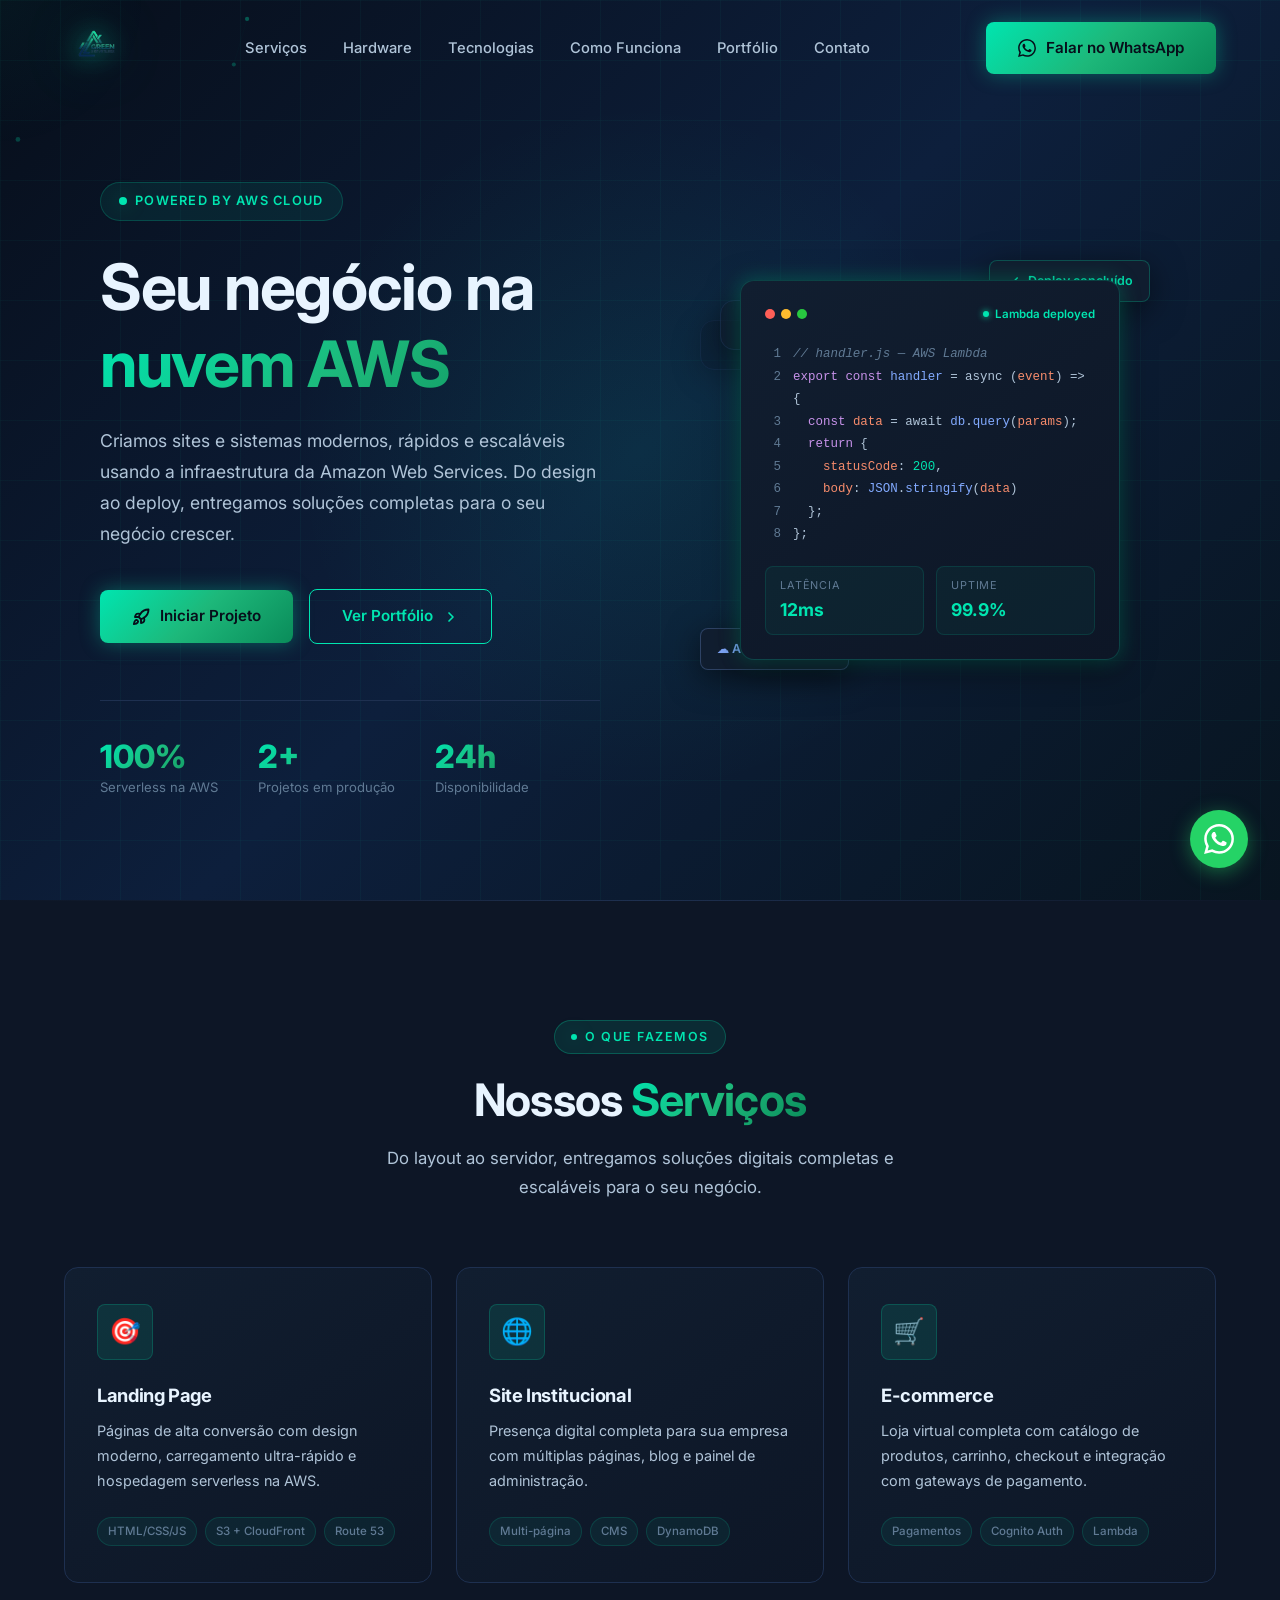
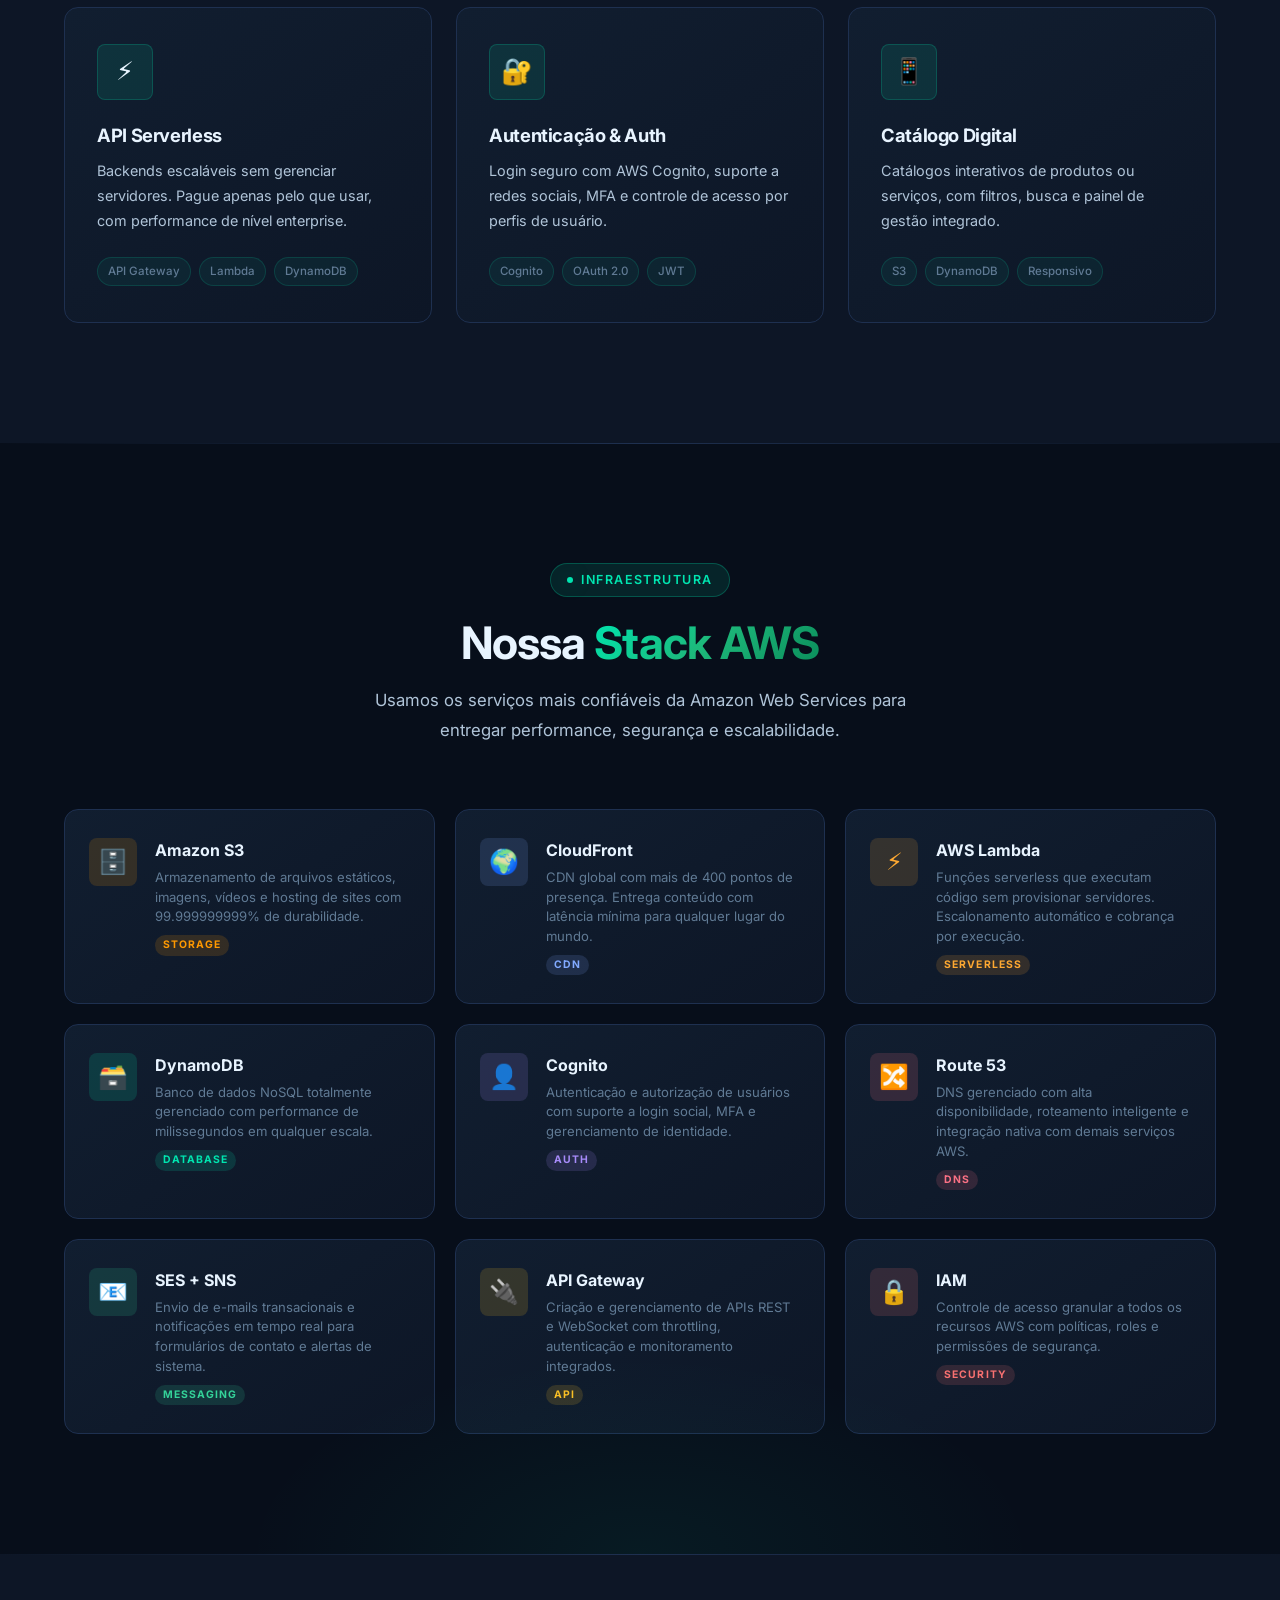
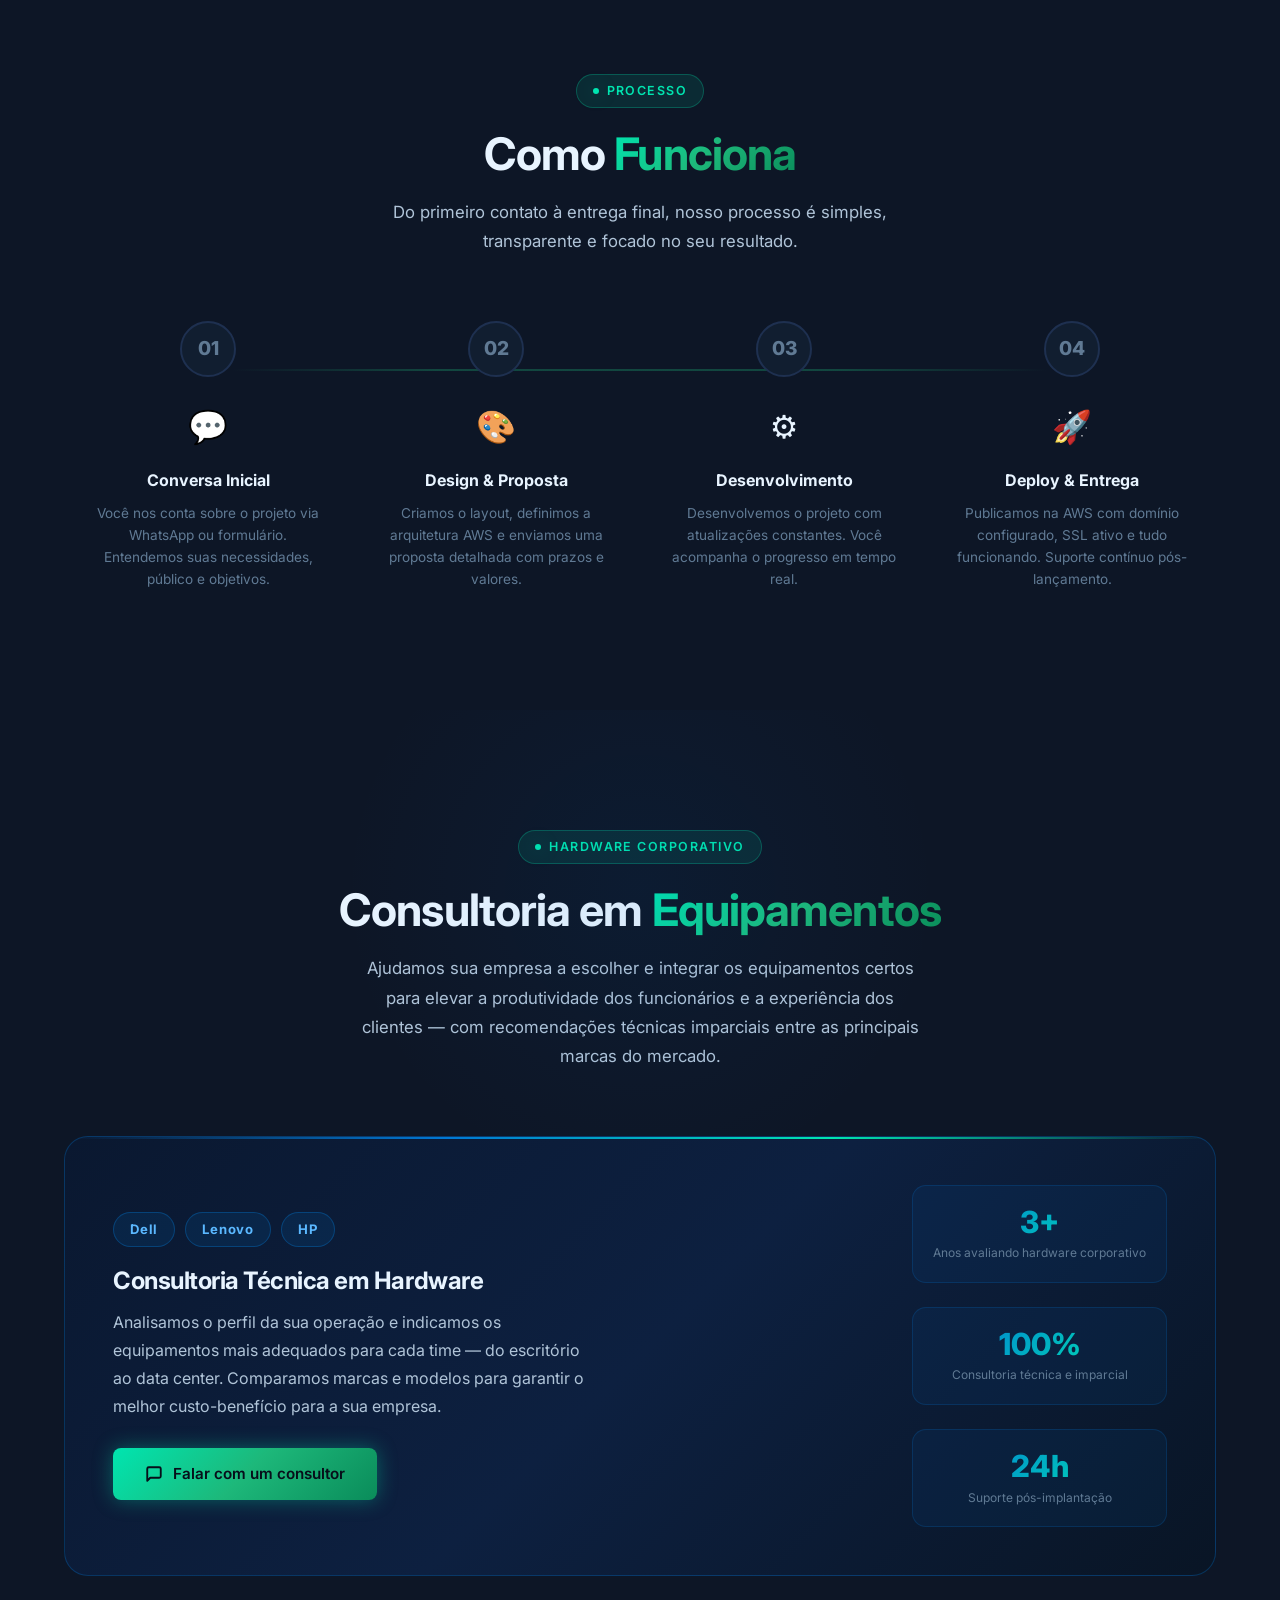
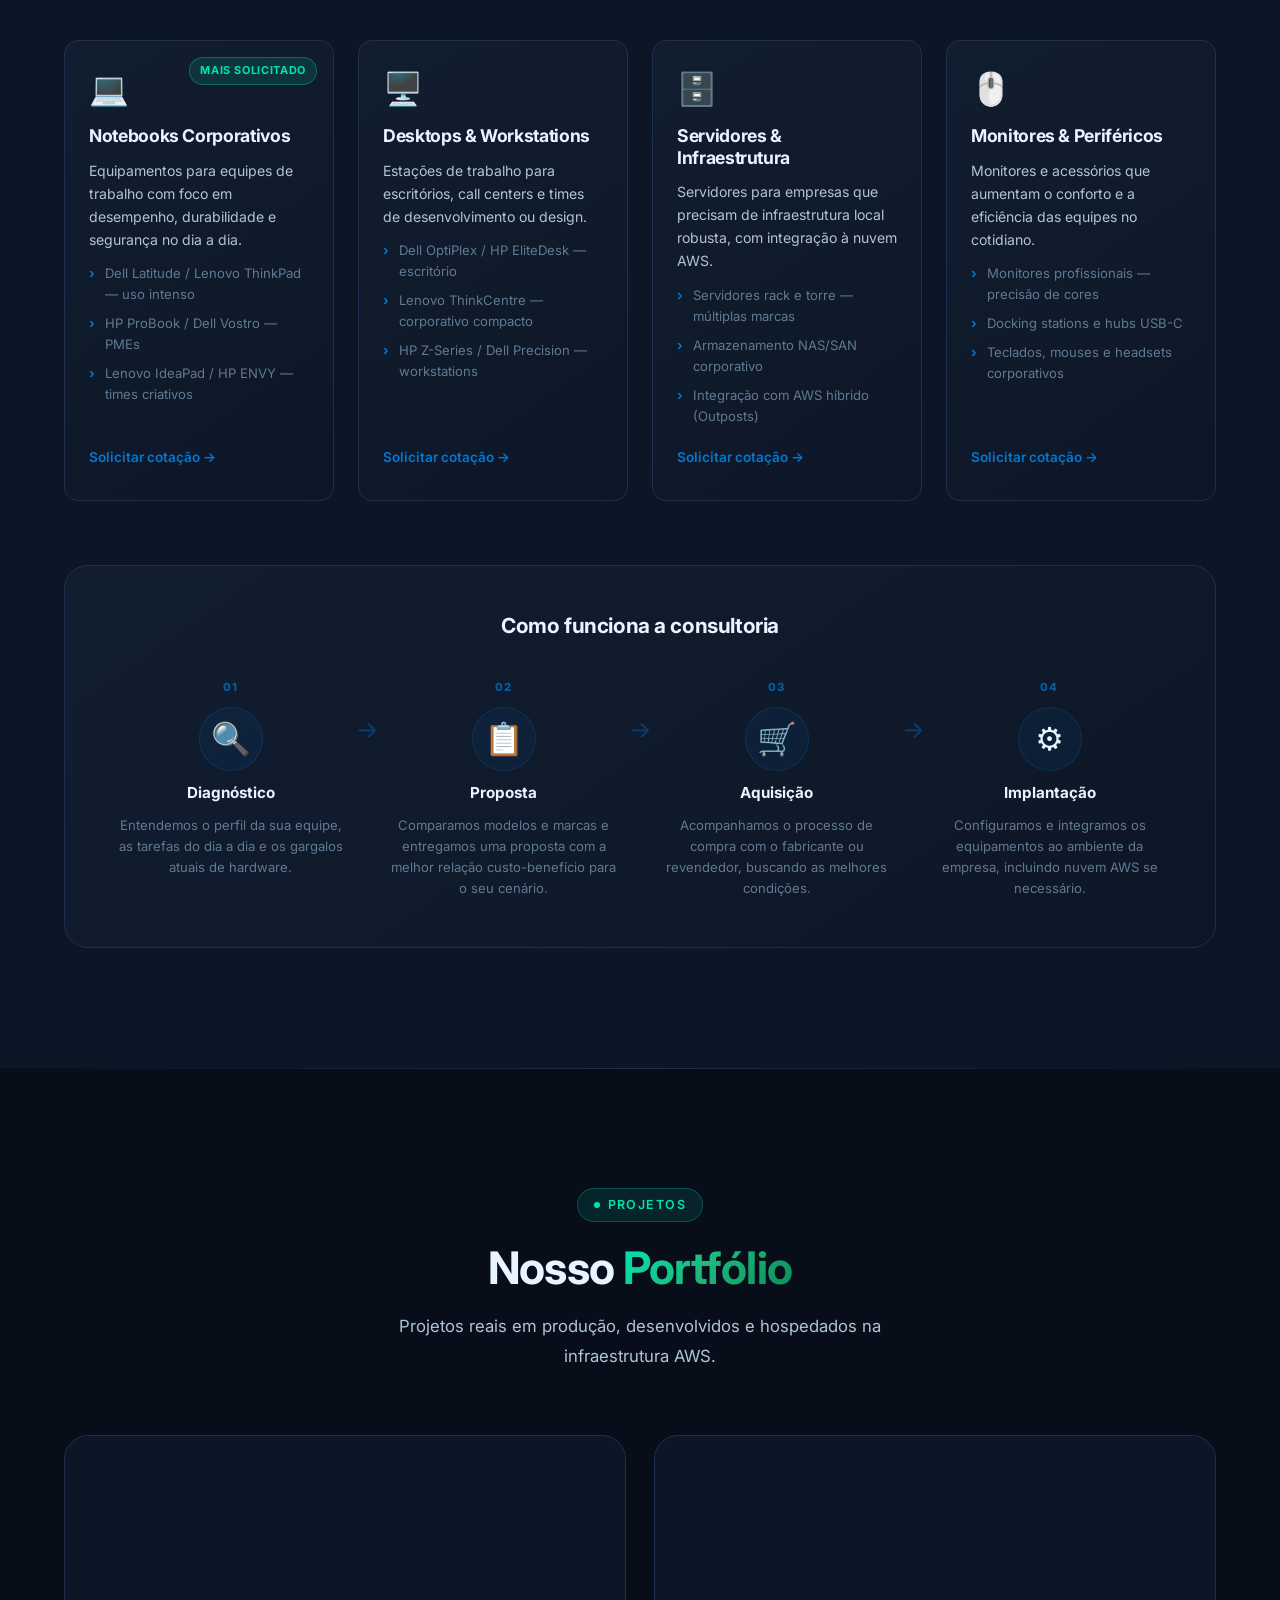
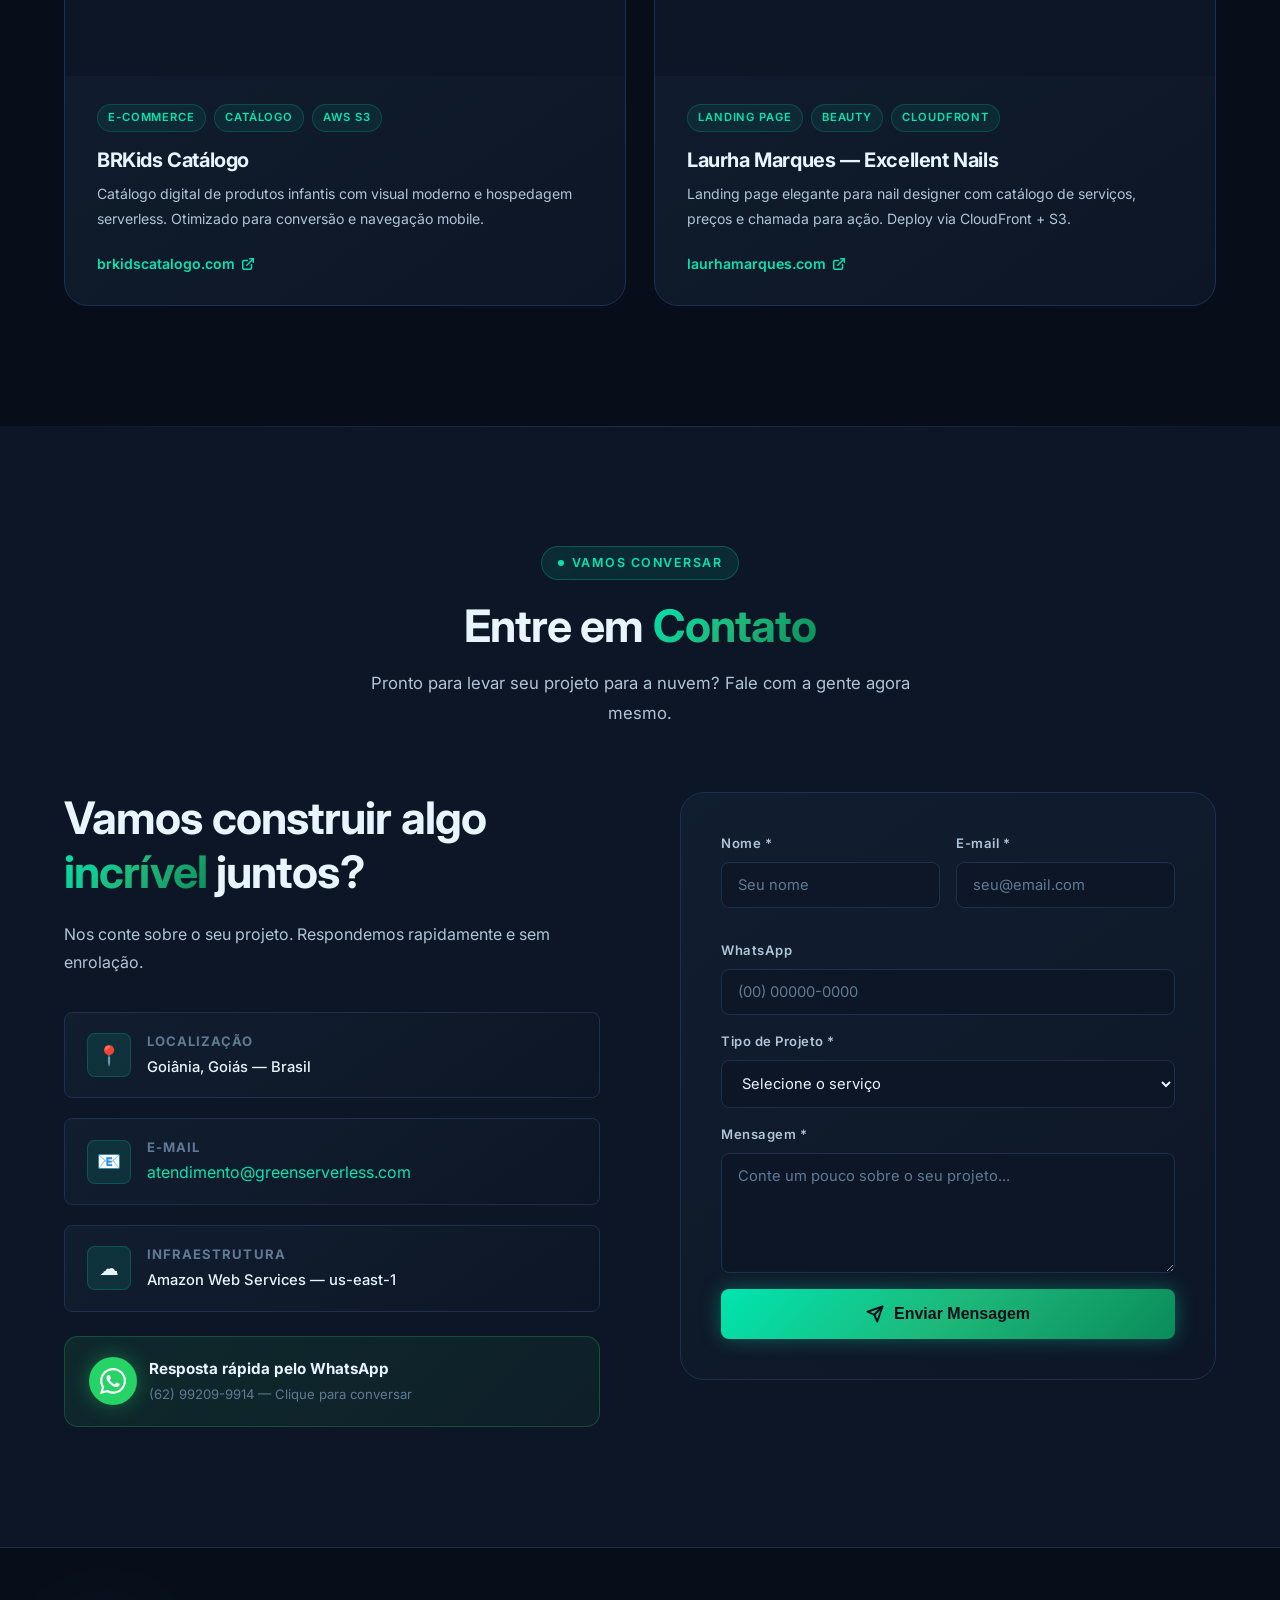
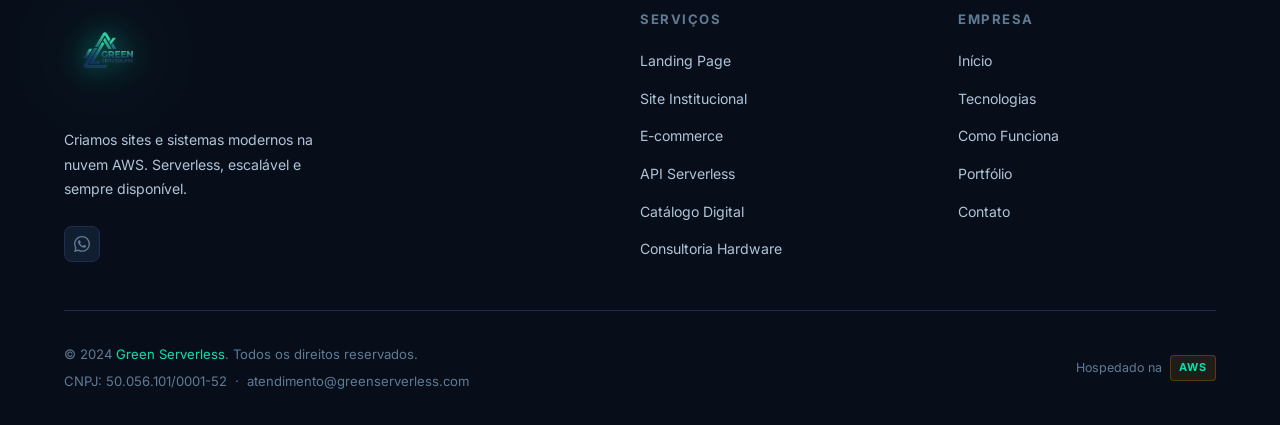
==== commit 2d104c04: "01 parceiro dell" ====
--- a/index.html
+++ b/index.html
@@ -39,6 +39,7 @@
 
         <ul class="nav-links" id="nav-links" role="list">
           <li><a href="#servicos">Serviços</a></li>
+          <li><a href="#hardware">Hardware</a></li>
           <li><a href="#tecnologias">Tecnologias</a></li>
           <li><a href="#como-funciona">Como Funciona</a></li>
           <li><a href="#portfolio">Portfólio</a></li>
@@ -450,6 +451,146 @@
         </div>
 
       </div>
+    </div>
+  </section>
+
+  <!-- ================================================
+       CONSULTORIA HARDWARE
+  ================================================ -->
+  <section class="hw-section" id="hardware" aria-labelledby="hw-title">
+    <div class="container">
+
+      <div class="section-header">
+        <div class="section-tag">Hardware Corporativo</div>
+        <h2 id="hw-title">Consultoria em <span>Equipamentos</span></h2>
+        <p>Ajudamos sua empresa a escolher e integrar os equipamentos certos para elevar a produtividade dos funcionários e a experiência dos clientes — com recomendações técnicas imparciais entre as principais marcas do mercado.</p>
+      </div>
+
+      <!-- Banner marcas -->
+      <div class="hw-banner reveal">
+        <div class="hw-banner-text">
+          <div class="hw-brands" aria-label="Marcas atendidas">
+            <span class="hw-brand-pill">Dell</span>
+            <span class="hw-brand-pill">Lenovo</span>
+            <span class="hw-brand-pill">HP</span>
+          </div>
+          <h3>Consultoria Técnica em Hardware</h3>
+          <p>Analisamos o perfil da sua operação e indicamos os equipamentos mais adequados para cada time — do escritório ao data center. Comparamos marcas e modelos para garantir o melhor custo-benefício para a sua empresa.</p>
+          <a href="#contato" class="btn btn-primary">
+            <svg width="18" height="18" viewBox="0 0 24 24" fill="none" stroke="currentColor" stroke-width="2.5" stroke-linecap="round" stroke-linejoin="round" aria-hidden="true">
+              <path d="M21 15a2 2 0 0 1-2 2H7l-4 4V5a2 2 0 0 1 2-2h14a2 2 0 0 1 2 2z"/>
+            </svg>
+            Falar com um consultor
+          </a>
+        </div>
+        <div class="hw-banner-stats" aria-label="Diferenciais">
+          <div class="hw-stat">
+            <div class="hw-stat-num">3+</div>
+            <div class="hw-stat-label">Anos avaliando hardware corporativo</div>
+          </div>
+          <div class="hw-stat">
+            <div class="hw-stat-num">100%</div>
+            <div class="hw-stat-label">Consultoria técnica e imparcial</div>
+          </div>
+          <div class="hw-stat">
+            <div class="hw-stat-num">24h</div>
+            <div class="hw-stat-label">Suporte pós-implantação</div>
+          </div>
+        </div>
+      </div>
+
+      <!-- Categorias -->
+      <div class="hw-products-grid">
+
+        <!-- Notebooks -->
+        <article class="hw-product-card reveal delay-1">
+          <div class="hw-product-icon" aria-hidden="true">💻</div>
+          <div class="hw-product-badge">Mais solicitado</div>
+          <h3>Notebooks Corporativos</h3>
+          <p>Equipamentos para equipes de trabalho com foco em desempenho, durabilidade e segurança no dia a dia.</p>
+          <ul class="hw-product-list">
+            <li>Dell Latitude / Lenovo ThinkPad — uso intenso</li>
+            <li>HP ProBook / Dell Vostro — PMEs</li>
+            <li>Lenovo IdeaPad / HP ENVY — times criativos</li>
+          </ul>
+          <a href="#contato" class="hw-product-cta">Solicitar cotação →</a>
+        </article>
+
+        <!-- Desktops & Workstations -->
+        <article class="hw-product-card reveal delay-2">
+          <div class="hw-product-icon" aria-hidden="true">🖥️</div>
+          <h3>Desktops & Workstations</h3>
+          <p>Estações de trabalho para escritórios, call centers e times de desenvolvimento ou design.</p>
+          <ul class="hw-product-list">
+            <li>Dell OptiPlex / HP EliteDesk — escritório</li>
+            <li>Lenovo ThinkCentre — corporativo compacto</li>
+            <li>HP Z-Series / Dell Precision — workstations</li>
+          </ul>
+          <a href="#contato" class="hw-product-cta">Solicitar cotação →</a>
+        </article>
+
+        <!-- Servidores & Infraestrutura -->
+        <article class="hw-product-card reveal delay-3">
+          <div class="hw-product-icon" aria-hidden="true">🗄️</div>
+          <h3>Servidores & Infraestrutura</h3>
+          <p>Servidores para empresas que precisam de infraestrutura local robusta, com integração à nuvem AWS.</p>
+          <ul class="hw-product-list">
+            <li>Servidores rack e torre — múltiplas marcas</li>
+            <li>Armazenamento NAS/SAN corporativo</li>
+            <li>Integração com AWS híbrido (Outposts)</li>
+          </ul>
+          <a href="#contato" class="hw-product-cta">Solicitar cotação →</a>
+        </article>
+
+        <!-- Monitores & Periféricos -->
+        <article class="hw-product-card reveal delay-4">
+          <div class="hw-product-icon" aria-hidden="true">🖱️</div>
+          <h3>Monitores & Periféricos</h3>
+          <p>Monitores e acessórios que aumentam o conforto e a eficiência das equipes no cotidiano.</p>
+          <ul class="hw-product-list">
+            <li>Monitores profissionais — precisão de cores</li>
+            <li>Docking stations e hubs USB-C</li>
+            <li>Teclados, mouses e headsets corporativos</li>
+          </ul>
+          <a href="#contato" class="hw-product-cta">Solicitar cotação →</a>
+        </article>
+
+      </div>
+
+      <!-- Como funciona -->
+      <div class="hw-process reveal">
+        <h3 class="hw-process-title">Como funciona a consultoria</h3>
+        <div class="hw-process-steps">
+          <div class="hw-step">
+            <div class="hw-step-num">01</div>
+            <div class="hw-step-icon">🔍</div>
+            <div class="hw-step-title">Diagnóstico</div>
+            <p>Entendemos o perfil da sua equipe, as tarefas do dia a dia e os gargalos atuais de hardware.</p>
+          </div>
+          <div class="hw-step-arrow" aria-hidden="true">→</div>
+          <div class="hw-step">
+            <div class="hw-step-num">02</div>
+            <div class="hw-step-icon">📋</div>
+            <div class="hw-step-title">Proposta</div>
+            <p>Comparamos modelos e marcas e entregamos uma proposta com a melhor relação custo-benefício para o seu cenário.</p>
+          </div>
+          <div class="hw-step-arrow" aria-hidden="true">→</div>
+          <div class="hw-step">
+            <div class="hw-step-num">03</div>
+            <div class="hw-step-icon">🛒</div>
+            <div class="hw-step-title">Aquisição</div>
+            <p>Acompanhamos o processo de compra com o fabricante ou revendedor, buscando as melhores condições.</p>
+          </div>
+          <div class="hw-step-arrow" aria-hidden="true">→</div>
+          <div class="hw-step">
+            <div class="hw-step-num">04</div>
+            <div class="hw-step-icon">⚙️</div>
+            <div class="hw-step-title">Implantação</div>
+            <p>Configuramos e integramos os equipamentos ao ambiente da empresa, incluindo nuvem AWS se necessário.</p>
+          </div>
+        </div>
+      </div>
+
     </div>
   </section>
 
@@ -582,6 +723,14 @@
               <div class="contact-item-text">
                 <strong>Localização</strong>
                 <span>Goiânia, Goiás — Brasil</span>
+              </div>
+            </div>
+
+            <div class="contact-item">
+              <div class="contact-item-icon" aria-hidden="true">📧</div>
+              <div class="contact-item-text">
+                <strong>E-mail</strong>
+                <a href="mailto:atendimento@greenserverless.com">atendimento@greenserverless.com</a>
               </div>
             </div>
 
@@ -656,6 +805,7 @@
                 <option value="ecommerce">E-commerce</option>
                 <option value="api-serverless">API Serverless</option>
                 <option value="catalogo">Catálogo Digital</option>
+                <option value="consultoria-hardware">Consultoria em Equipamentos (Dell, Lenovo, HP)</option>
                 <option value="outro">Outro</option>
               </select>
             </div>
@@ -720,6 +870,7 @@
             <li><a href="#servicos">E-commerce</a></li>
             <li><a href="#servicos">API Serverless</a></li>
             <li><a href="#servicos">Catálogo Digital</a></li>
+            <li><a href="#hardware">Consultoria Hardware</a></li>
           </ul>
         </div>
 
@@ -738,7 +889,10 @@
       </div>
 
       <div class="footer-bottom">
-        <p>© 2024 <span>Green Serverless</span>. Todos os direitos reservados.</p>
+        <div class="footer-bottom-left">
+          <p>© 2024 <span>Green Serverless</span>. Todos os direitos reservados.</p>
+          <p class="footer-legal">CNPJ: 50.056.101/0001-52 &nbsp;·&nbsp; <a href="mailto:atendimento@greenserverless.com">atendimento@greenserverless.com</a></p>
+        </div>
         <div class="aws-powered">
           Hospedado na
           <span class="aws-powered-badge">AWS</span>
--- a/css/style.css
+++ b/css/style.css
@@ -1371,12 +1371,33 @@
   gap: 12px;
 }
 
+.footer-bottom-left {
+  display: flex;
+  flex-direction: column;
+  gap: 4px;
+}
+
 .footer-bottom p {
   font-size: 0.82rem;
   color: var(--text-muted);
 }
 
 .footer-bottom span {
+  color: var(--green-light);
+}
+
+.footer-legal {
+  font-size: 0.78rem;
+  color: var(--text-muted);
+}
+
+.footer-legal a {
+  color: var(--text-muted);
+  text-decoration: none;
+  transition: color 0.2s;
+}
+
+.footer-legal a:hover {
   color: var(--green-light);
 }
 
@@ -1491,7 +1512,289 @@
 .delay-4 { transition-delay: 0.4s; }
 .delay-5 { transition-delay: 0.5s; }
 
-/* ---- RESPONSIVO ---- */
+/* ======================================================
+   SEÇÃO HARDWARE CORPORATIVO
+   ====================================================== */
+
+.hw-section {
+  padding: 120px 0;
+  background: var(--navy-deep);
+  position: relative;
+  overflow: hidden;
+}
+
+.hw-section::before {
+  content: '';
+  position: absolute;
+  top: -120px;
+  left: 50%;
+  transform: translateX(-50%);
+  width: 600px;
+  height: 600px;
+  background: radial-gradient(circle, rgba(0, 100, 200, 0.07) 0%, transparent 70%);
+  pointer-events: none;
+}
+
+/* -- Banner -- */
+.hw-banner {
+  display: flex;
+  align-items: center;
+  justify-content: space-between;
+  gap: 48px;
+  background: linear-gradient(135deg, #0a1830 0%, #0d2040 50%, #091525 100%);
+  border: 1px solid rgba(0, 120, 212, 0.3);
+  border-radius: var(--radius-lg);
+  padding: 48px;
+  margin-bottom: 64px;
+  position: relative;
+  overflow: hidden;
+}
+
+.hw-banner::before {
+  content: '';
+  position: absolute;
+  top: 0; left: 0; right: 0;
+  height: 2px;
+  background: linear-gradient(90deg, transparent, #0078D4, #00E5B0, transparent);
+}
+
+.hw-banner-text {
+  flex: 1;
+  min-width: 0;
+}
+
+.hw-brands {
+  display: flex;
+  gap: 10px;
+  flex-wrap: wrap;
+  margin-bottom: 20px;
+}
+
+.hw-brand-pill {
+  display: inline-flex;
+  align-items: center;
+  background: rgba(0, 120, 212, 0.12);
+  border: 1px solid rgba(0, 120, 212, 0.35);
+  color: #5BB8FF;
+  font-size: 0.82rem;
+  font-weight: 700;
+  letter-spacing: 0.06em;
+  padding: 6px 16px;
+  border-radius: 100px;
+}
+
+.hw-banner-text h3 {
+  font-size: 1.5rem;
+  color: var(--text-primary);
+  margin-bottom: 12px;
+}
+
+.hw-banner-text p {
+  color: var(--text-secondary);
+  max-width: 480px;
+  margin-bottom: 28px;
+}
+
+.hw-banner-stats {
+  display: flex;
+  flex-direction: column;
+  gap: 24px;
+  min-width: 220px;
+}
+
+.hw-stat {
+  text-align: center;
+  padding: 20px;
+  background: rgba(0, 120, 212, 0.08);
+  border: 1px solid rgba(0, 120, 212, 0.2);
+  border-radius: var(--radius-md);
+}
+
+.hw-stat-num {
+  font-size: 1.9rem;
+  font-weight: 800;
+  background: linear-gradient(135deg, #0078D4, #00E5B0);
+  -webkit-background-clip: text;
+  -webkit-text-fill-color: transparent;
+  background-clip: text;
+  line-height: 1.1;
+  margin-bottom: 6px;
+}
+
+.hw-stat-label {
+  font-size: 0.75rem;
+  color: var(--text-muted);
+  line-height: 1.4;
+}
+
+/* -- Grid de produtos -- */
+.hw-products-grid {
+  display: grid;
+  grid-template-columns: repeat(4, 1fr);
+  gap: 24px;
+  margin-bottom: 64px;
+}
+
+.hw-product-card {
+  background: var(--grad-card);
+  border: 1px solid var(--navy-border);
+  border-radius: var(--radius-md);
+  padding: 32px 24px;
+  display: flex;
+  flex-direction: column;
+  gap: 12px;
+  position: relative;
+  transition: var(--transition);
+}
+
+.hw-product-card:hover {
+  border-color: rgba(0, 120, 212, 0.4);
+  transform: translateY(-4px);
+  box-shadow: 0 12px 40px rgba(0, 0, 0, 0.4), 0 0 0 1px rgba(0, 120, 212, 0.1);
+}
+
+.hw-product-icon {
+  font-size: 2rem;
+  line-height: 1;
+  margin-bottom: 4px;
+}
+
+.hw-product-badge {
+  position: absolute;
+  top: 16px;
+  right: 16px;
+  background: rgba(0, 229, 176, 0.12);
+  border: 1px solid rgba(0, 229, 176, 0.3);
+  color: var(--green-light);
+  font-size: 0.68rem;
+  font-weight: 700;
+  letter-spacing: 0.06em;
+  text-transform: uppercase;
+  padding: 4px 10px;
+  border-radius: 100px;
+}
+
+.hw-product-card h3 {
+  font-size: 1.1rem;
+  color: var(--text-primary);
+  margin-top: 4px;
+}
+
+.hw-product-card p {
+  font-size: 0.88rem;
+  color: var(--text-secondary);
+  line-height: 1.65;
+}
+
+.hw-product-list {
+  list-style: none;
+  display: flex;
+  flex-direction: column;
+  gap: 8px;
+  flex: 1;
+}
+
+.hw-product-list li {
+  font-size: 0.82rem;
+  color: var(--text-muted);
+  padding-left: 16px;
+  position: relative;
+}
+
+.hw-product-list li::before {
+  content: '›';
+  position: absolute;
+  left: 0;
+  color: #0078D4;
+  font-weight: 700;
+}
+
+.hw-product-cta {
+  display: inline-flex;
+  align-items: center;
+  margin-top: 8px;
+  font-size: 0.85rem;
+  font-weight: 600;
+  color: #0078D4;
+  transition: var(--transition);
+  text-decoration: none;
+}
+
+.hw-product-cta:hover {
+  color: var(--green-light);
+}
+
+/* -- Processo -- */
+.hw-process {
+  background: var(--grad-card);
+  border: 1px solid var(--navy-border);
+  border-radius: var(--radius-lg);
+  padding: 48px;
+}
+
+.hw-process-title {
+  font-size: 1.3rem;
+  color: var(--text-primary);
+  margin-bottom: 40px;
+  text-align: center;
+}
+
+.hw-process-steps {
+  display: flex;
+  align-items: flex-start;
+  gap: 8px;
+}
+
+.hw-step {
+  flex: 1;
+  display: flex;
+  flex-direction: column;
+  align-items: center;
+  text-align: center;
+  gap: 10px;
+}
+
+.hw-step-num {
+  font-size: 0.7rem;
+  font-weight: 800;
+  letter-spacing: 0.1em;
+  color: #0078D4;
+  opacity: 0.7;
+}
+
+.hw-step-icon {
+  font-size: 2rem;
+  line-height: 1;
+  background: rgba(0, 120, 212, 0.08);
+  border: 1px solid rgba(0, 120, 212, 0.2);
+  border-radius: 50%;
+  width: 64px;
+  height: 64px;
+  display: flex;
+  align-items: center;
+  justify-content: center;
+}
+
+.hw-step-title {
+  font-size: 0.95rem;
+  font-weight: 700;
+  color: var(--text-primary);
+}
+
+.hw-step p {
+  font-size: 0.82rem;
+  color: var(--text-muted);
+  line-height: 1.6;
+}
+
+.hw-step-arrow {
+  color: rgba(0, 120, 212, 0.4);
+  font-size: 1.5rem;
+  margin-top: 32px;
+  flex-shrink: 0;
+}
+
+/* ---- RESPONSIVO HARDWARE ---- */
 @media (max-width: 1024px) {
   .hero-content {
     grid-template-columns: 1fr;
@@ -1527,6 +1830,27 @@
   .portfolio-grid {
     grid-template-columns: 1fr;
   }
+
+  .hw-banner {
+    flex-direction: column;
+  }
+
+  .hw-banner-stats {
+    flex-direction: row;
+    min-width: unset;
+    width: 100%;
+  }
+
+  .hw-products-grid {
+    grid-template-columns: repeat(2, 1fr);
+  }
+
+  .hw-process-steps {
+    flex-wrap: wrap;
+    justify-content: center;
+  }
+
+  .hw-step-arrow { display: none; }
 }
 
 @media (max-width: 768px) {
@@ -1577,6 +1901,18 @@
     width: 320px;
     height: 360px;
   }
+
+  .hw-products-grid {
+    grid-template-columns: 1fr;
+  }
+
+  .hw-banner-stats {
+    flex-direction: column;
+  }
+
+  .hw-process {
+    padding: 28px 20px;
+  }
 }
 
 @media (max-width: 480px) {
